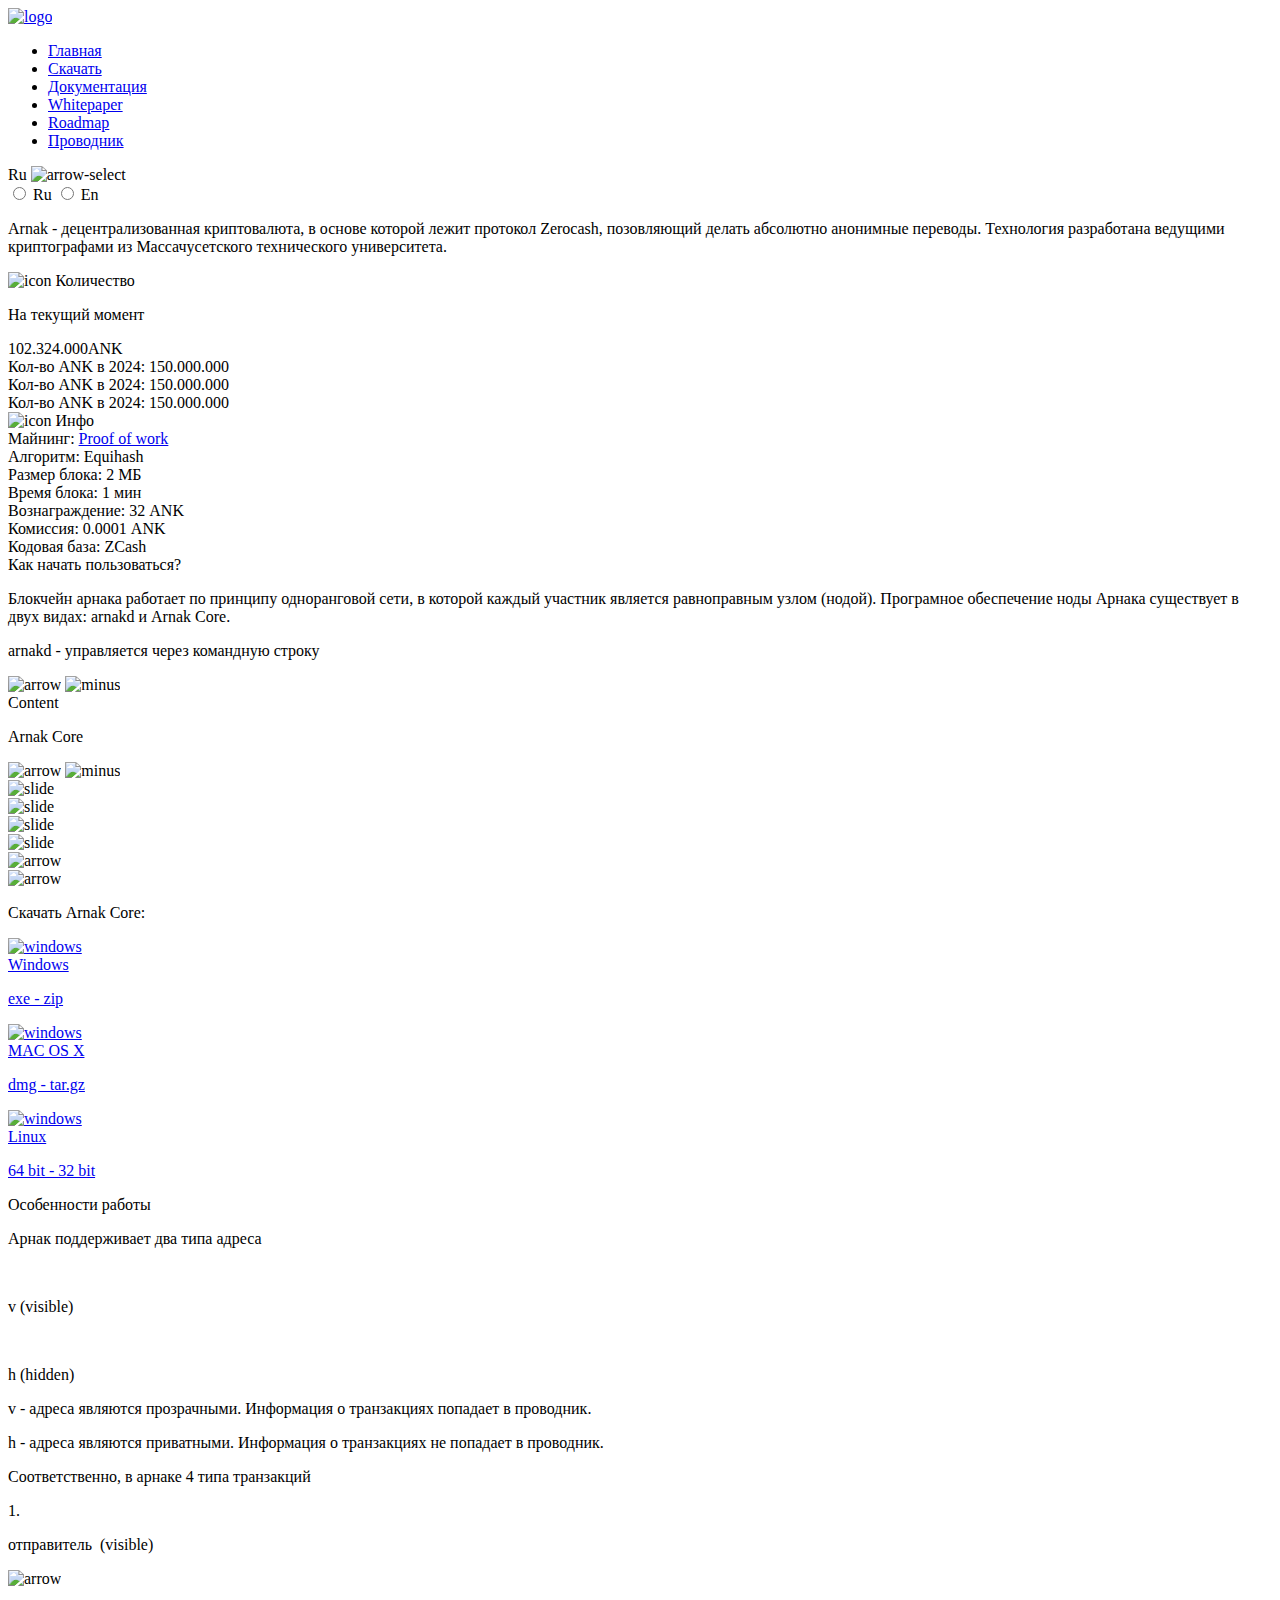
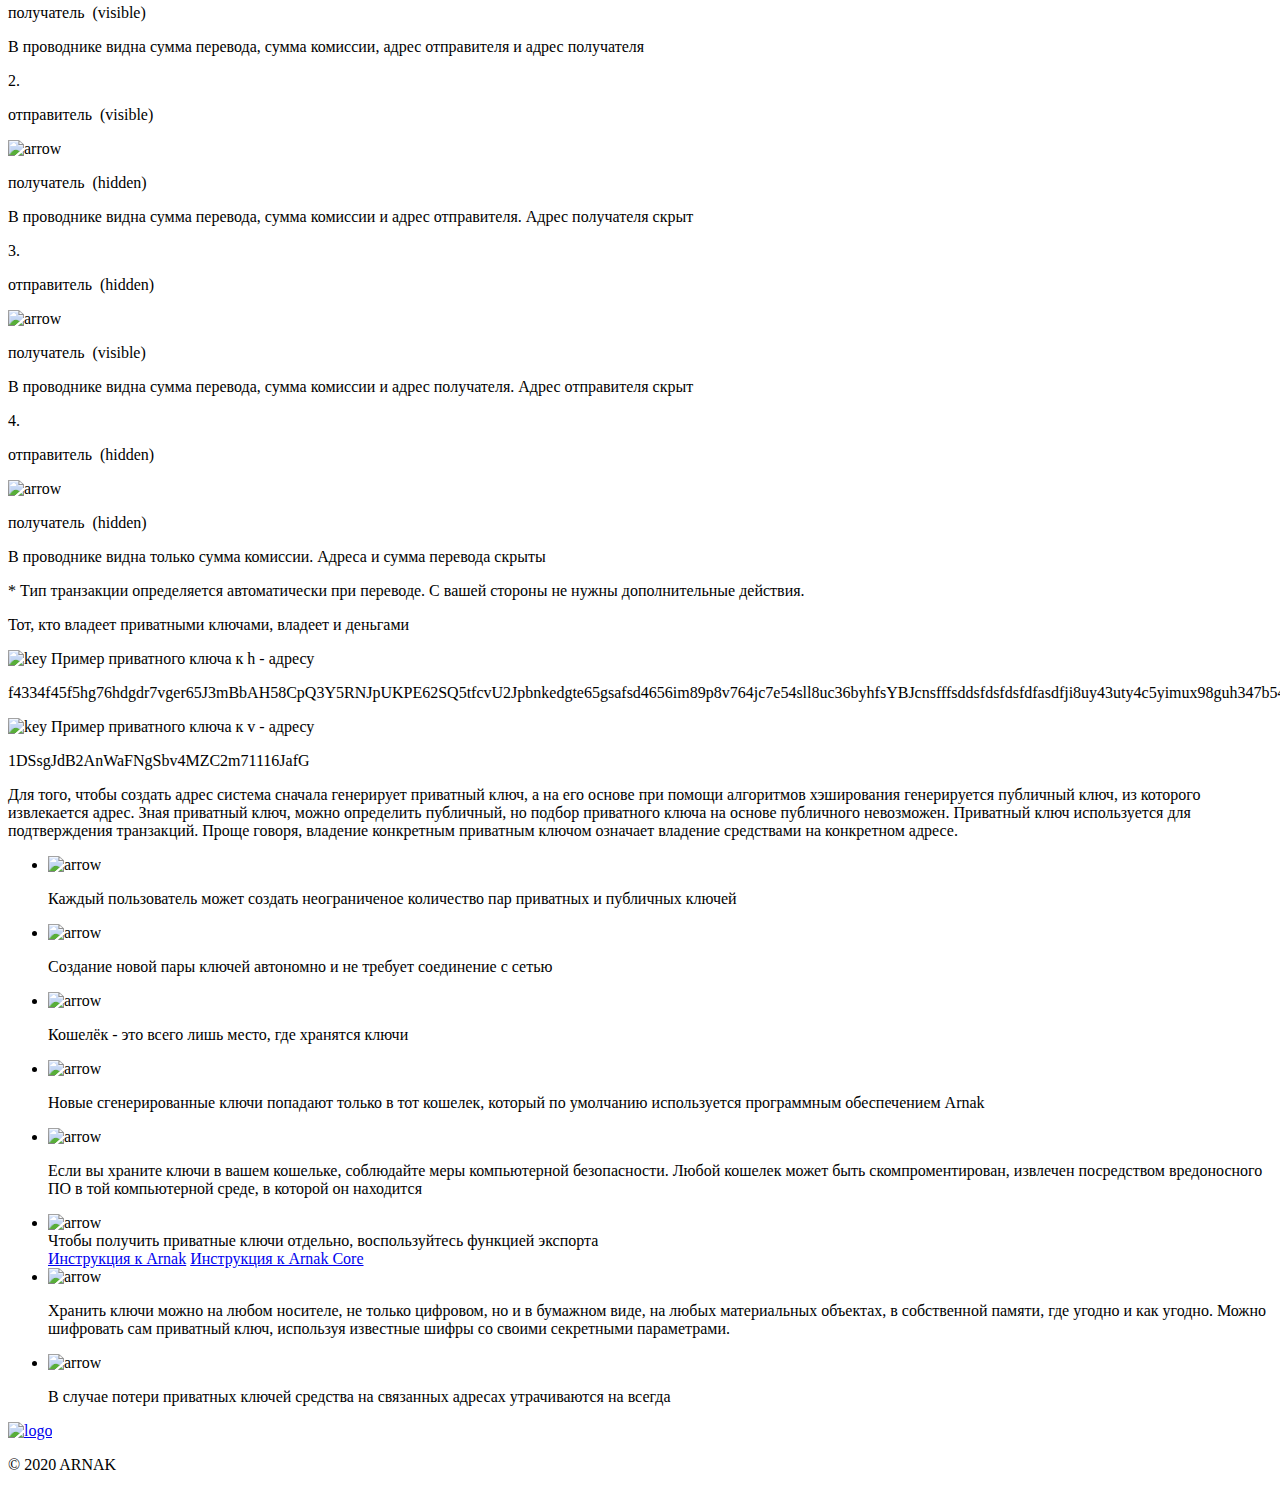
==== arnak/index.html @ 31f011c2 "change index arnak" ====
<!DOCTYPE html>
<html lang="en">
<head>
    <meta charset="UTF-8">
    <meta name="viewport" content="width=device-width, initial-scale=1.0">
    <title>Document</title>
    <link href="https://fonts.googleapis.com/css?family=Roboto:100,300,400,500,700,900&display=swap" rel="stylesheet">
    <link href="https://fonts.googleapis.com/css?family=Open+Sans:300,400,600,700,800&display=swap&subset=cyrillic" rel="stylesheet">
    <link rel="stylesheet" href="./fonts/inter.css">
    <link rel="stylesheet" href="css/main.css">
</head>
<body>
    <div class="wrapper">
        <header class="main-header">
            <div class="container">
                <a href="#">
                    <img src="img/roadmap/logo.svg" alt="logo">
                </a>
                <nav class="head-menu">
                    <ul class="nav-list">
                        <li>
                            <a href="#" class="active">Главная</a>
                        </li>
                        <li>
                            <a href="#">Скачать</a>
                        </li>
                        <li>
                            <a href="#">Документация</a>
                        </li>
                        <li>
                            <a href="#">Whitepaper</a>
                        </li>
                        <li>
                            <a href="#">Roadmap</a>
                        </li>
                        <li>
                            <a href="#">Проводник</a>
                        </li>
                    </ul>
                </nav>
                <div class="social-links">
                    <a href="#" class="icon tg"></a>
                    <a href="#" class="icon tw"></a>
                    <a href="#" class="icon gh"></a>
                    <a href="#" class="icon mail"></a>
                </div>
                <div id="select-lang">
                    <div class="select-value">
                        <span>Ru</span>
                        <img src="img/icons/arrow-lang.svg" alt="arrow-select">
                    </div>
                    <div class="select-body">
                        <label class="option">
                            <input type="radio" name="select-option" value="Ru">
                            <span class="text">Ru</span>
                        </label>
                        <label class="option">
                            <input type="radio" name="select-option" value="En">
                            <span class="text">En</span>
                        </label>
                    </div>
                </div>
            </div>
        </header>
    
        <main>
            <section class="section1">
                <div class="container">
                    <p class="sect1-descr">
                        <span>Arnak</span>
                        - децентрализованная криптовалюта,
                        в основе которой лежит протокол Zerocash,
                        позовляющий делать абсолютно анонимные переводы.
                        Технология разработана ведущими криптографами из Массачусетского
                        технического университета.
                    </p>
                    <div class="sect1-right">
                        <div class="sect1-item quantity-item">
                            <div class="item-head">
                                <img src="img/roadmap/surface1.svg" alt="icon">
                                <span class="item-title">Количество</span>
                            </div>
                            <div class="item-wrap">
                                <div class="item-middle">
                                    <p>На текущий момент</p>
                                    <div>
                                        <span>102.324.000</span><span class="ank">ANK</span>
                                    </div>
                                </div>
                                <div class="item-bottom">
                                    <div class="row">
                                        <span class="left">Кол-во ANK в 2024:</span>
                                        <span>150.000.000</span>
                                    </div>
                                    <div class="row">
                                        <span class="left">Кол-во ANK в 2024:</span>
                                        <span>150.000.000</span>
                                    </div>
                                    <div class="row">
                                        <span class="left">Кол-во ANK в 2024:</span>
                                        <span>150.000.000</span>
                                    </div>
                                </div>
                            </div>
                        </div>
                        <div class="sect1-item info-item">
                            <div class="item-head">
                                <img src="img/roadmap/info.svg" alt="icon">
                                <span class="item-title">Инфо</span>
                            </div>
                            <div class="item-wrap">
                                <div class="item-info-row">
                                    <span class="prop">Майнинг:</span>
                                    <a href="#" class="value">Proof of work</a>
                                </div>
                                <div class="item-info-row">
                                    <span class="prop">Алгоритм:</span>
                                    <span class="value">Equihash</span>
                                </div>
                                <div class="item-info-row">
                                    <span class="prop">Размер блока:</span>
                                    <span class="value">2 МБ</span>
                                </div>
                                <div class="item-info-row">
                                    <span class="prop">Время блока:</span>
                                    <span class="value">1 мин</span>
                                </div>
                                <div class="item-info-row">
                                    <span class="prop">Вознаграждение:</span>
                                    <span class="value">32 ANK</span>
                                </div>
                                <div class="item-info-row">
                                    <span class="prop">Комиссия:</span>
                                    <span class="value">0.0001 ANK</span>
                                </div>
                                <div class="item-info-row">
                                    <span class="prop">Кодовая база:</span>
                                    <span class="value">ZCash</span>
                                </div>
                            </div>
                        </div>
                    </div>
                </div>
            </section>
            <section class="section2">
                <div class="container">
                    <div class="content">
                        <div class="main-title">Как начать пользоваться?</div>
                        <p class="descr">
                            <span>Блокчейн арнака</span>
                            работает по принципу одноранговой сети,
                            в которой каждый участник является равноправным узлом (нодой).
                            Програмное обеспечение ноды Арнака существует в двух видах: arnakd и Arnak Core.
                        </p>
                        <div class="sect2-item">
                            <div class="item-head">
                                <p class="item-descr">arnakd - управляется через командную строку</p>
                                <img src="img/icons/arrow.svg" alt="arrow" class="arrow">
                                <img src="img/icons/minus.svg" alt="minus" class="minus">
                            </div>
                            <div class="content-block content-block1">
                                Content
                            </div>
                        </div>
                        <div class="sect2-item">
                            <div class="item-head">
                                <p class="item-descr">Arnak Core</p>
                                <img src="img/icons/arrow.svg" alt="arrow" class="arrow">
                                <img src="img/icons/minus.svg" alt="minus" class="minus">
                            </div>
                            <div class="content-block content-block2">
                                <div class="slider-wrap">
                                    <div class="core-slider">
                                        <div class="swiper-wrapper">
                                            <div class="swiper-slide slide">
                                                <img src="img/slide.jpg" alt="slide">
                                            </div>
                                            <div class="swiper-slide slide">
                                                <img src="img/slide.jpg" alt="slide">
                                            </div>
                                            <div class="swiper-slide slide">
                                                <img src="img/slide.jpg" alt="slide">
                                            </div>
                                            <div class="swiper-slide slide">
                                                <img src="img/slide.jpg" alt="slide">
                                            </div>
                                        </div>
                                    </div>
                                    <div class="next arrow">
                                        <img src="img/icons/arrow.svg" alt="arrow">
                                    </div>
                                    <div class="prev arrow">
                                        <img src="img/icons/arrow.svg" alt="arrow">
                                    </div>
                                </div>
                                <div class="download-wrap">
                                    <p class="down-title">Скачать Arnak Core:</p>
                                    <div class="down-OC">
                                        <a href="#" class="down-item">
                                            <img src="img/icons/win.svg" alt="windows">
                                            <div class="down-item-right">
                                                <span class="OC-name second-color">Windows</span>
                                                <p class="descr">exe - zip</p>
                                            </div>
                                        </a>
                                        <a href="#" class="down-item">
                                            <img src="img/icons/apple.svg" alt="windows">
                                            <div class="down-item-right">
                                                <span class="OC-name">MAC OS X</span>
                                                <p class="descr second-color">dmg - tar.gz</p>
                                            </div>
                                        </a>
                                        <a href="#" class="down-item">
                                            <img src="img/icons/linux.svg" alt="windows">
                                            <div class="down-item-right">
                                                <span class="OC-name">Linux</span>
                                                <p class="descr second-color">64 bit - 32 bit</p>
                                            </div>
                                        </a>
                                    </div>
                                </div>
                            </div>
                        </div>
                    </div>
                </div>
            </section>
            <section class="section3">
                <div class="container">
                    <div class="content">
                        <div class="main-title">Особенности работы</div>
                        <p class="descr">Арнак поддерживает два типа адреса</p>
                        <div class="visible-hidden">
                            <div class="vh-left">
                                <div class="vh-item visible">
                                    <img src="img/icons/eye.svg" alt="">
                                    <p class="text">v (visible)</p>
                                </div>
                                <div class="vh-item hidden">
                                    <img src="img/icons/lock.svg" alt="">
                                    <p class="text">h (hidden)</p>
                                </div>
                            </div>
                            <div class="vh-right">
                                <p class="vh-descr">
                                    <span class="visible">v</span>
                                    - адреса являются прозрачными. Информация о транзакциях попадает в проводник.
                                </p>
                                <p class="vh-descr">
                                    <span class="hidden">h</span>
                                    - адреса являются приватными. Информация о транзакциях не попадает в проводник.
                                </p>
                            </div>
                        </div>
                        <p class="descr">Соответственно, в арнаке 4 типа транзакций</p>
                        <div class="sect3-steps">
                            <div class="step">
                                <div class="step-head">
                                    <span class="num">1.</span>
                                    <div class="step-head-right">
                                        <p>
                                            отправитель
                                            <span class="visible">
                                                <img src="img/icons/eye.svg" alt="">
                                                (visible)
                                            </span>
                                        </p>
                                        <img src="img/icons/back-arrow.svg" alt="arrow" class="arrow">
                                        <p>
                                            получатель
                                            <span class="visible">
                                                <img src="img/icons/eye.svg" alt="">
                                                (visible)
                                            </span>
                                        </p>
                                    </div>
                                </div>
                                <p class="step-descr">
                                    В проводнике видна сумма перевода, сумма комиссии, адрес отправителя и адрес получателя
                                </p>
                            </div>
                            <div class="step">
                                <div class="step-head">
                                    <span class="num">2.</span>
                                    <div class="step-head-right">
                                        <p>
                                            отправитель
                                            <span class="visible">
                                                <img src="img/icons/eye.svg" alt="">
                                                (visible)
                                            </span>
                                        </p>
                                        <img src="img/icons/back-arrow.svg" alt="arrow" class="arrow">
                                        <p>
                                            получатель
                                            <span class="hidden">
                                                <img src="img/icons/lock.svg" alt="">
                                                (hidden)
                                            </span>
                                        </p>
                                    </div>
                                </div>
                                <p class="step-descr">
                                    В проводнике видна сумма перевода, сумма комиссии и адрес отправителя. Адрес получателя скрыт
                                </p>
                            </div>
                            <div class="step">
                                <div class="step-head">
                                    <span class="num">3.</span>
                                    <div class="step-head-right">
                                        <p>
                                            отправитель
                                            <span class="hidden">
                                                <img src="img/icons/lock.svg" alt="">
                                                (hidden)
                                            </span>
                                        </p>
                                        <img src="img/icons/back-arrow.svg" alt="arrow" class="arrow">
                                        <p>
                                            получатель
                                            <span class="visible">
                                                <img src="img/icons/eye.svg" alt="">
                                                (visible)
                                            </span>
                                        </p>
                                    </div>
                                </div>
                                <p class="step-descr">
                                    В проводнике видна сумма перевода, сумма комиссии и адрес получателя. Адрес отправителя скрыт
                                </p>
                            </div>
                            <div class="step">
                                <div class="step-head">
                                    <span class="num">4.</span>
                                    <div class="step-head-right">
                                        <p>
                                            отправитель
                                            <span class="hidden">
                                                <img src="img/icons/lock.svg" alt="">
                                                (hidden)
                                            </span>
                                        </p>
                                        <img src="img/icons/back-arrow.svg" alt="arrow" class="arrow">
                                        <p>
                                            получатель
                                            <span class="hidden">
                                                <img src="img/icons/lock.svg" alt="">
                                                (hidden)
                                            </span>
                                        </p>
                                    </div>
                                </div>
                                <p class="step-descr">
                                    В проводнике видна только сумма комиссии. Адреса и сумма перевода скрыты
                                </p>
                            </div>
                        </div>
                        <p class="sub-descr">
                            * Тип транзакции определяется автоматически при переводе. С вашей стороны не нужны дополнительные действия.
                        </p>
                    </div>
                </div>
            </section>
            <section class="section4">
                <div class="container">
                    <div class="content">
                        <div class="main-title">Тот, кто владеет приватными ключами, владеет и деньгами</div>
                        <div class="keys-wrap">
                            <div class="key-item">
                                <p class="key-descr">
                                    <img src="img/icons/key.svg" alt="key">
                                    <span>
                                        Пример приватного ключа к 
                                        <span class="red">h</span>
                                        - адресу
                                    </span>
                                </p>
                                <div class="key-value">
                                    <p>
                                        f4334f45f5hg76hdgdr7vger65J3mBbAH58CpQ3Y5RNJpUKPE62SQ5tfcvU2Jpbnkedgte65gsafsd4656im89p8v764jc7e54sll8uc36byhfsYBJcnsfffsddsfdsfdsfdfasdfji8uy43uty4c5yimux98guh347b54y58q4putx8,48tgehutkltryu7opn,8o7iu7krijfuyrue856efkmkojrki45uy854ug845jtg854jty845j8tj458t
                                    </p>
                                </div>
                            </div>
                            <div class="key-item">
                                <p class="key-descr">
                                    <img src="img/icons/key.svg" alt="key">
                                    <span>
                                        Пример приватного ключа к 
                                        <span class="green">v</span>
                                        - адресу
                                    </span>
                                </p>
                                <div class="key-value">
                                    <p>
                                        1DSsgJdB2AnWaFNgSbv4MZC2m71116JafG
                                    </p>
                                </div>
                            </div>
                        </div>
                        <p class="descr">
                            Для того, чтобы создать адрес система сначала генерирует приватный ключ, а на его основе при помощи алгоритмов хэширования генерируется публичный ключ, из которого извлекается адрес. Зная приватный ключ, можно определить публичный, но подбор приватного ключа на основе публичного <span class="bold">невозможен</span>. Приватный ключ используется для подтверждения транзакций. Проще говоря, владение конкретным приватным ключом означает владение средствами на конкретном адресе.
                        </p>
                        <ul class="list">
                            <li>
                                <img src="img/icons/arrow-exclude.svg" alt="arrow">
                                <p class="text">
                                    Каждый пользователь может создать неограниченое количество пар приватных и публичных ключей
                                </p>
                            </li>
                            <li>
                                <img src="img/icons/arrow-exclude.svg" alt="arrow">
                                <p class="text">
                                    Создание новой пары ключей автономно и не требует соединение с сетью
                                </p>
                            </li>
                            <li>
                                <img src="img/icons/arrow-exclude.svg" alt="arrow">
                                <p class="text">
                                    Кошелёк - это всего лишь место, где хранятся ключи
                                </p>
                            </li>
                            <li>
                                <img src="img/icons/arrow-exclude.svg" alt="arrow">
                                <p class="text">
                                    Новые сгенерированные ключи попадают только в тот кошелек, который по умолчанию используется программным обеспечением Arnak
                                </p>
                            </li>
                            <li>
                                <img src="img/icons/arrow-exclude.svg" alt="arrow">
                                <p class="text">
                                    Если вы храните ключи в вашем кошельке, соблюдайте меры компьютерной безопасности. Любой кошелек может быть скомпроментирован, извлечен посредством вредоносного ПО в той компьютерной среде, в которой он находится
                                </p>
                            </li>
                            <li>
                                <img src="img/icons/arrow-exclude.svg" alt="arrow">
                                <div class="text">
                                    Чтобы получить приватные ключи отдельно, воспользуйтесь функцией
                                    <span class="bold">экспорта</span>
                                    <div class="links">
                                        <a href="#">Инструкция к Arnak</a>
                                        <a href="#">Инструкция к Arnak Core</a>
                                    </div>
                                </div>
                            </li>
                            <li>
                                <img src="img/icons/arrow-exclude.svg" alt="arrow">
                                <p class="text">
                                    Хранить ключи можно на любом носителе, не только цифровом, но и в бумажном виде, на любых материальных объектах, в собственной памяти, где угодно и как угодно. Можно шифровать сам приватный ключ, используя известные шифры со своими секретными параметрами.
                                </p>
                            </li>
                            <li>
                                <img src="img/icons/arrow-exclude.svg" alt="arrow">
                                <p class="text">
                                    В случае потери приватных ключей средства на связанных адресах утрачиваются на всегда
                                </p>
                            </li>
                        </ul>
                    </div>
                </div>
            </section>
        </main>
    
        <footer class="main-footer">
            <div class="container">
                <a href="#" class="logo">
                    <img src="img/roadmap/logo.svg" alt="logo">
                </a>
                <p class="copy">© 2020 ARNAK</p>
                <div class="social-links">
                    <a href="#" class="tg"></a>
                    <a href="#" class="tw"></a>
                    <a href="#" class="rd"></a>
                    <a href="#" class="gh"></a>
                    <a href="#" class="mail"></a>
                </div>
            </div>
        </footer>
    </div>

    <script src="js/libs.js"></script>
    <script src="js/main.js"></script>
</body>
</html>
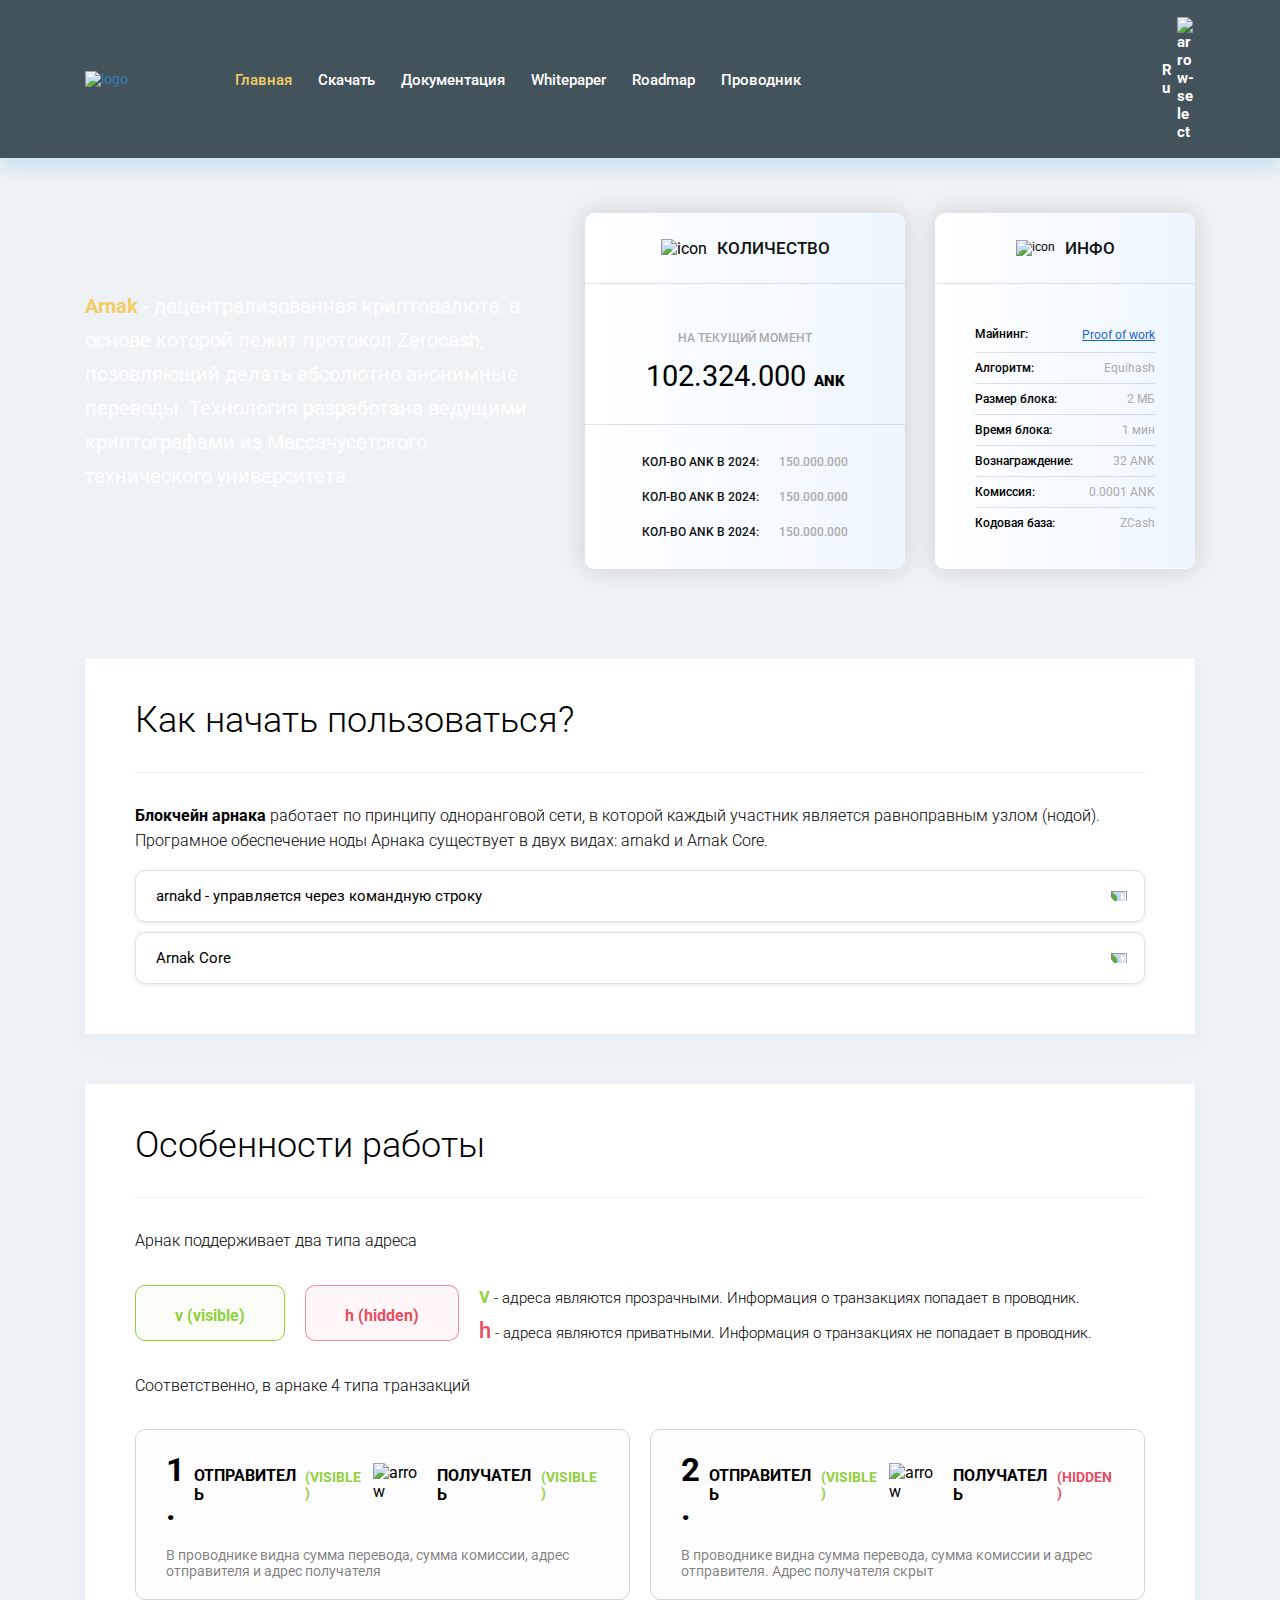
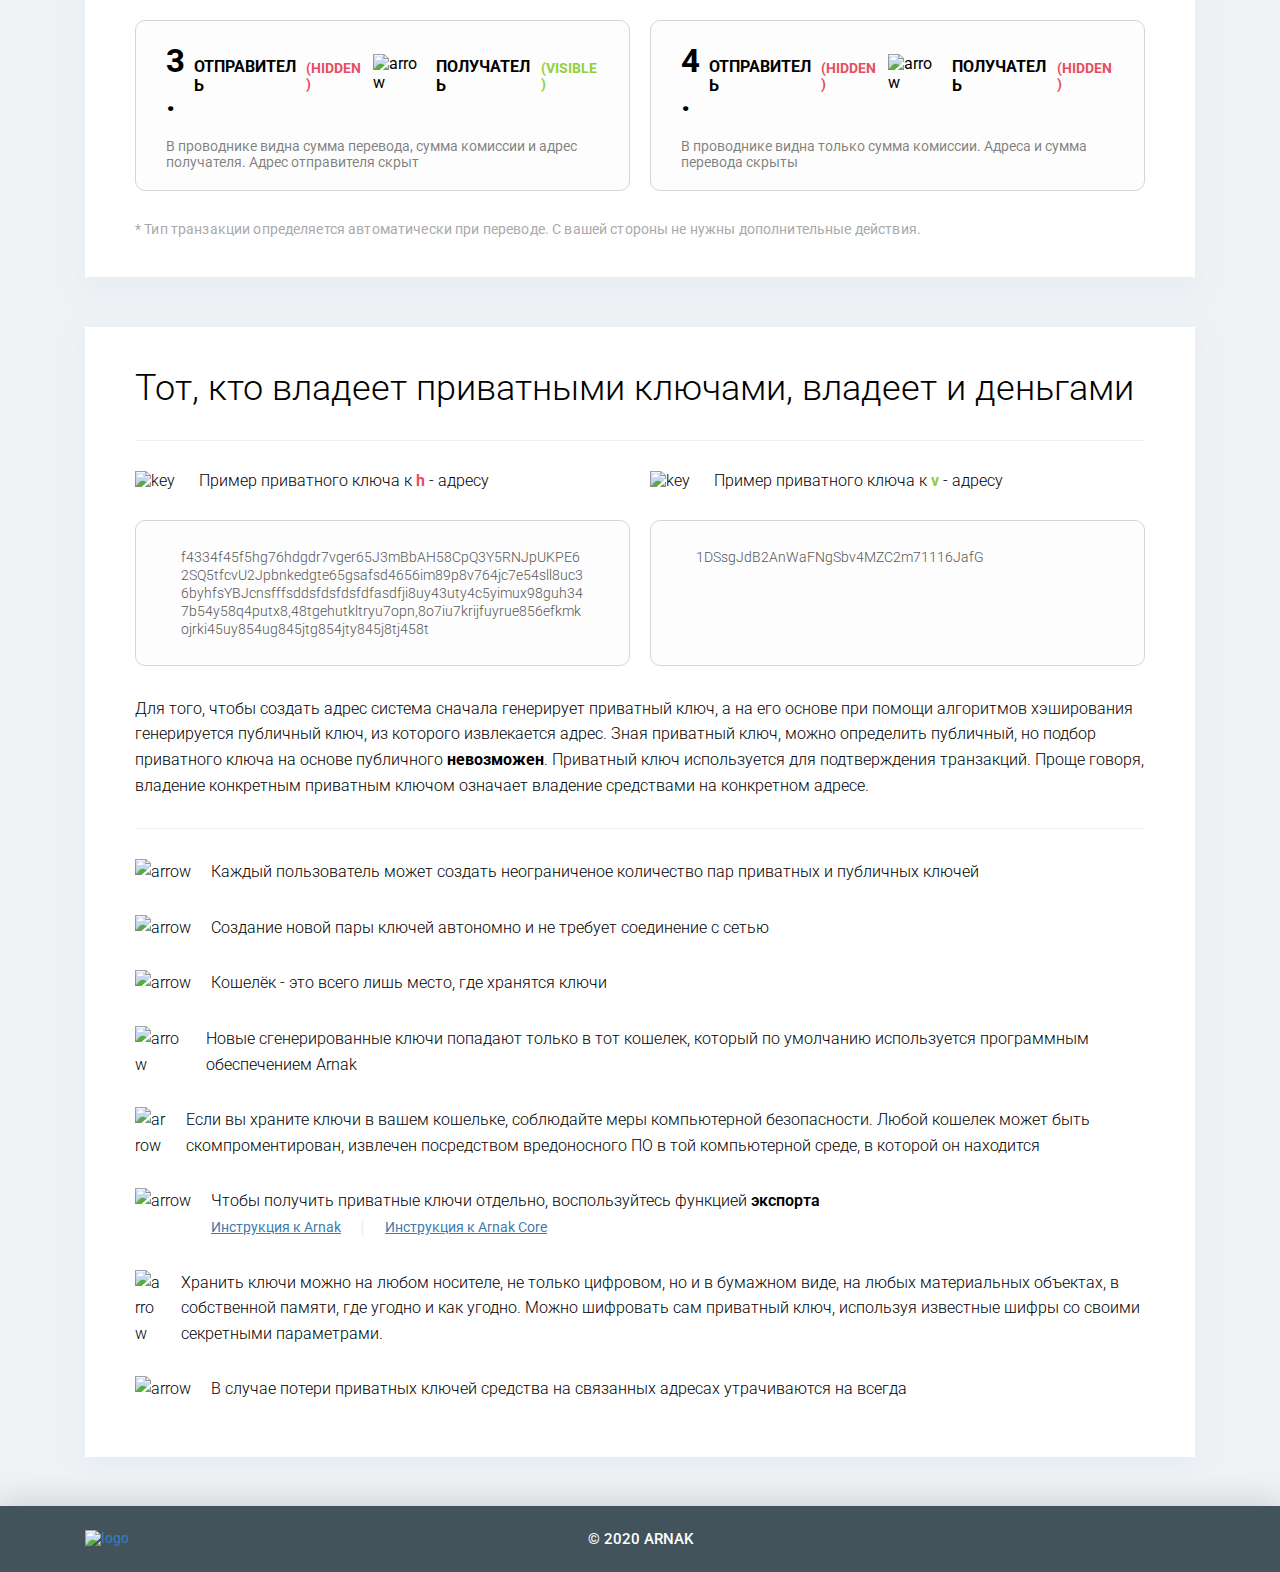
==== commit 37ab407d: "arnak change" ====
--- a/arnak/index.html
+++ b/arnak/index.html
@@ -10,7 +10,7 @@
     <link rel="stylesheet" href="css/main.css">
 </head>
 <body>
-    <div class="wrapper">
+    <div class="wrapper main-wrap">
         <header class="main-header">
             <div class="container">
                 <a href="#">
--- a/arnak/css/main.css
+++ b/arnak/css/main.css
@@ -0,0 +1,2855 @@
+/**** HEADER ****/
+header.header {
+  background: #3E7BAE;
+  color: #ffffff;
+  padding: 13px;
+}
+
+header.header .container {
+  display: flex;
+  justify-content: space-between;
+  align-items: center;
+  flex-wrap: wrap;
+}
+
+header.header ul.menu__list {
+  display: flex;
+  flex-wrap: wrap;
+  list-style: none;
+  margin: 0;
+}
+
+header.header ul.menu__list a.active-link {
+  color: white;
+}
+
+header.header ul.menu__list a {
+  display: inline-block;
+  text-decoration: none;
+  padding: 0 20px;
+  font-weight: 900;
+  line-height: 19px;
+  font-size: 16px;
+  color: rgba(255, 255, 255, 0.5);
+}
+
+header.header a.logo {
+  line-height: 0;
+}
+
+header.header div.search {
+  width: 600px;
+  position: relative;
+  display: flex;
+}
+
+header.header input.search__input {
+  width: 90%;
+  border: none;
+  font-size: 14px;
+  padding: 5px 0 5px 20px;
+  border-radius: 3px 0 0 3px;
+  background: #EFF2F5;
+  font-family: "Inter", sans-serif;
+}
+
+header.header input.search__input.placeholder {
+  font-family: "Inter", sans-serif;
+  color: 0, 0, 0, 0.4;
+}
+
+header.header input.search__input:-moz-placeholder {
+  font-family: "Inter", sans-serif;
+  color: 0, 0, 0, 0.4;
+}
+
+header.header input.search__input::-moz-placeholder {
+  font-family: "Inter", sans-serif;
+  color: 0, 0, 0, 0.4;
+}
+
+header.header input.search__input::-webkit-input-placeholder {
+  font-family: "Inter", sans-serif;
+  color: 0, 0, 0, 0.4;
+}
+
+header.header button.search__button {
+  border: none;
+  border-radius: 3px;
+  width: 53px;
+  height: 34px;
+  padding: 5px 0;
+  background: #ECB62B;
+  position: relative;
+  outline: none;
+  margin-left: -5px;
+  cursor: pointer;
+}
+
+header.header button.search__button img {
+  position: absolute;
+  left: 50%;
+  top: 50%;
+  transform: translate(-50%, -50%);
+}
+
+header.header #select-lang {
+  position: relative;
+  font-size: 15px;
+  font-weight: 18px;
+  color: #fff;
+  width: 33px;
+}
+
+header.header #select-lang .select-value {
+  display: flex;
+  justify-content: space-between;
+  align-items: center;
+  cursor: pointer;
+  font-weight: 700;
+}
+
+header.header #select-lang .select-value img {
+  margin-left: 5px;
+}
+
+header.header #select-lang .select-body {
+  position: absolute;
+  left: 0;
+  top: 120%;
+  width: 100%;
+  display: flex;
+  flex-direction: column;
+  justify-content: center;
+  align-items: center;
+  border: 1px solid #fff;
+  border-radius: 0px 0px 3px 3px;
+  background: #3E7BAE;
+  pointer-events: none;
+  opacity: 0;
+}
+
+header.header #select-lang .select-body .option {
+  padding: 5px;
+  cursor: pointer;
+}
+
+header.header #select-lang .select-body input {
+  display: none;
+}
+
+header.header #select-lang.open .select-body {
+  pointer-events: auto;
+  opacity: 1;
+}
+
+/**** HEADER END ****/
+body,
+html {
+  margin: 0;
+  padding: 0;
+  font-family: "Roboto", sans-serif;
+  background: #EFF2F5;
+  height: 100%;
+}
+
+body *,
+html * {
+  box-sizing: border-box;
+  word-break: break-word;
+}
+
+body *::after,
+html *::after {
+  box-sizing: border-box;
+}
+
+body *::before,
+html *::before {
+  box-sizing: border-box;
+}
+
+.wrapper {
+  position: relative;
+  min-height: 100%;
+  padding-bottom: 59px;
+}
+
+.wrapper.main-wrap {
+  padding-bottom: 80px;
+}
+
+a {
+  text-decoration: none;
+  color: #337AB7;
+  font-size: 14px;
+  line-height: 17px;
+  word-wrap: break-word;
+}
+
+/*** Universal ***/
+.container {
+  max-width: 1140px;
+  margin: 0 auto;
+  padding: 0 15px;
+}
+
+.title {
+  font-family: "Open Sans", sans-serif;
+  font-size: 36px;
+  font-weight: 600;
+  line-height: 49px;
+  color: #3E7BAE;
+  margin: 0;
+}
+
+span.id {
+  color: #3E7BAE;
+  font-weight: 500;
+  font-size: 14px;
+  line-height: 17px;
+}
+
+div.flex-box {
+  display: flex;
+  justify-content: space-between;
+}
+
+div.content-block {
+  background: #fff;
+}
+
+div.status {
+  display: inline-block;
+  padding: 4px 10px;
+  border-radius: 3px;
+  color: #ffffff;
+  font-size: 13px;
+  line-height: 16px;
+  text-align: center;
+  font-weight: 500;
+  font-family: "Roboto", sans-serif;
+  width: 103px;
+}
+
+div.status.confirm {
+  background: #62B370;
+}
+
+div.status.unconfirm {
+  background: #DC4747;
+}
+
+div.u-item {
+  display: flex;
+  align-items: center;
+  justify-content: space-between;
+  padding: 19px 25px 19px 15px;
+  background: #ffffff;
+  font-size: 14px;
+  line-height: 17px;
+  margin-bottom: 3px;
+  color: rgba(53, 63, 80, 0.9);
+  font-family: "Inter", sans-serif;
+}
+
+div.u-item div.left {
+  text-align: right;
+  color: rgba(53, 63, 80, 0.8);
+  font-weight: 600;
+  font-size: 14px;
+  line-height: 17px;
+}
+
+div.u-item div.right {
+  text-align: left;
+}
+
+div.u-item a {
+  color: rgba(53, 63, 80, 0.9);
+  font-family: "Inter", sans-serif;
+}
+
+div.u-item a:hover {
+  text-decoration: underline;
+}
+
+div.u-item .ta-center {
+  text-align: center;
+}
+
+div.u-list-head {
+  display: flex;
+  align-items: center;
+  justify-content: space-between;
+  background: #ffffff;
+  font-family: "Inter", sans-serif;
+  padding: 19px 25px 19px 15px;
+  font-size: 14px;
+  line-height: 17px;
+  font-weight: 600;
+  color: rgba(53, 63, 80, 0.9);
+  margin-bottom: 3px;
+  box-shadow: 0px 10px 20px rgba(199, 225, 240, 0.25);
+}
+
+.w7 {
+  width: 7%;
+}
+
+.w11 {
+  width: 11%;
+}
+
+.w10 {
+  width: 10%;
+}
+
+.w13 {
+  width: 13%;
+}
+
+.w15 {
+  width: 15%;
+}
+
+.w20 {
+  width: 20%;
+}
+
+.w30 {
+  width: 30%;
+}
+
+.w40 {
+  width: 40%;
+}
+
+.w50 {
+  width: 50%;
+}
+
+.w55 {
+  width: 55%;
+}
+
+.w60 {
+  width: 60%;
+}
+
+.w80 {
+  width: 80%;
+}
+
+.w83 {
+  width: 83%;
+}
+
+.w82 {
+  width: 82%;
+}
+
+.w85 {
+  width: 85%;
+}
+
+.color-main {
+  color: #3E7BAE;
+}
+
+.sub-navigation {
+  padding: 50px 0;
+}
+
+@media screen and (max-width: 1040px) {
+  .sub-navigation div.flex-box {
+    flex-wrap: wrap;
+  }
+}
+
+.u-nav-item {
+  display: inline-block;
+  display: flex;
+  flex-direction: column;
+  justify-content: center;
+  font-family: "Inter", sans-serif;
+  font-size: 16px;
+  font-weight: 500;
+  width: 19.3%;
+  text-align: center;
+  background: #fff;
+  box-shadow: 0px 10px 20px rgba(199, 225, 240, 0.25);
+}
+
+@media screen and (max-width: 1040px) {
+  .u-nav-item {
+    width: 49%;
+    margin-top: 15px;
+  }
+}
+
+.u-nav-item.active span.nav-item-title {
+  background: #ECB62B;
+}
+
+.u-nav-item span {
+  display: block;
+  padding: 25px 15px;
+}
+
+.u-nav-item span.nav-item-title {
+  font-size: 16px;
+  line-height: 22px;
+  font-weight: 500;
+  color: #ffffff;
+  text-align: center;
+  background: #3E7BAE;
+}
+
+.u-nav-item span.nav-item-value {
+  font-size: 16px;
+  font-weight: 500;
+  line-height: 22px;
+  color: #337AB7;
+}
+
+div.u-nav-pages {
+  background: #fff;
+  color: #3E7BAE;
+  display: flex;
+  justify-content: center;
+  align-items: center;
+  margin-top: 22px;
+  box-shadow: 0px 10px 20px rgba(199, 225, 240, 0.25);
+}
+
+div.u-nav-pages ul.pages-list {
+  list-style: none;
+  display: flex;
+  padding: 0 15px;
+}
+
+div.u-nav-pages a {
+  display: inline-block;
+  font-size: 14px;
+  line-height: 20px;
+  padding: 0 25px;
+  color: #1E88E5;
+  font-family: "Inter", sans-serif;
+  padding: 0 15px;
+}
+
+div.u-nav-pages a.active-page {
+  color: rgba(0, 0, 0, 0.87);
+  font-weight: 700;
+  font-size: 16px;
+}
+
+div.u-nav-pages img.arrow {
+  max-width: 15px;
+  cursor: pointer;
+  margin: 0 15px;
+}
+
+/*** Universal End ***/
+/***** PAGE ADDRESS DETAILS *****/
+/**** Address Details ****/
+section.address-details {
+  padding-top: 45px;
+}
+
+section.address-details .title {
+  margin-bottom: 35px;
+}
+
+section.address-details div.content-block {
+  display: flex;
+  box-shadow: 0px 10px 20px rgba(199, 225, 240, 0.25);
+}
+
+@media screen and (max-width: 820px) {
+  section.address-details div.content-block {
+    flex-direction: column;
+    justify-content: center;
+    align-items: center;
+  }
+}
+
+section.address-details div.left {
+  width: 60%;
+}
+
+@media screen and (max-width: 820px) {
+  section.address-details div.left {
+    width: 100%;
+  }
+}
+
+section.address-details div.address-row {
+  display: flex;
+  justify-content: space-between;
+  align-items: center;
+  border-bottom: 2px solid #EFF2F5;
+  font-family: "Inter", sans-serif;
+}
+
+section.address-details div.address-row:last-child {
+  border: none;
+}
+
+@media screen and (max-width: 450px) {
+  section.address-details div.address-row {
+    flex-direction: column;
+    align-items: center;
+    justify-content: center;
+    padding: 0 15px;
+  }
+  section.address-details div.address-row a {
+    font-size: 13px;
+  }
+}
+
+section.address-details div.address-row div.row-title {
+  color: rgba(53, 63, 80, 0.8);
+  font-size: 14px;
+  line-height: 17px;
+  font-weight: 600;
+  width: 20%;
+  text-align: right;
+  padding: 17px 20px;
+}
+
+@media screen and (max-width: 962px) {
+  section.address-details div.address-row div.row-title {
+    width: 30%;
+    text-align: left;
+  }
+}
+
+@media screen and (max-width: 450px) {
+  section.address-details div.address-row div.row-title {
+    width: auto;
+    padding: 10px 10px 0 10px;
+  }
+}
+
+section.address-details div.address-row div.row-descr {
+  width: 76%;
+  padding: 17px 20px 17px 10px;
+  font-size: 14px;
+  line-height: 17px;
+  color: #353F50;
+  word-wrap: break-word;
+}
+
+@media screen and (max-width: 820px) {
+  section.address-details div.address-row div.row-descr {
+    text-align: right;
+  }
+}
+
+@media screen and (max-width: 450px) {
+  section.address-details div.address-row div.row-descr {
+    width: auto;
+    padding: 10px;
+  }
+}
+
+section.address-details div.address-row a {
+  font-weight: 500;
+  font-family: "Inter", sans-serif;
+}
+
+section.address-details div.address-row a:hover {
+  text-decoration: underline;
+}
+
+section.address-details div.right {
+  text-align: center;
+  display: flex;
+  flex-direction: column;
+  justify-content: center;
+  align-items: center;
+  border-left: 2px solid #EFF2F5;
+  padding: 44px 84px;
+  width: 40%;
+}
+
+@media screen and (max-width: 820px) {
+  section.address-details div.right {
+    border: none;
+    width: 100%;
+    padding: 40px 20px;
+  }
+}
+
+section.address-details img.QR-code {
+  max-width: 196px;
+}
+
+section.address-details a.QR-btn {
+  margin-top: 20px;
+  font-size: 14px;
+  line-height: 19px;
+  font-weight: 700;
+  color: #ffffff;
+  background: #ECB62B;
+  padding: 10px;
+  min-width: 103px;
+  border-radius: 3px;
+  font-family: "Open Sans", sans-serif;
+}
+
+/**** Address Details End ****/
+/**** Transactions ****/
+section.transactions {
+  padding: 60px 0 50px 0;
+}
+
+section.transactions div.transactions-head {
+  display: flex;
+  flex-wrap: wrap;
+  align-items: center;
+  margin-bottom: 40px;
+}
+
+@media screen and (max-width: 580px) {
+  section.transactions div.transactions-head {
+    flex-direction: column;
+    align-items: flex-start;
+    margin-bottom: 20px;
+  }
+}
+
+section.transactions div.transactions-head h2.title {
+  margin-right: 48px;
+}
+
+section.transactions div.checks-wrap {
+  display: flex;
+}
+
+@media screen and (max-width: 580px) {
+  section.transactions div.checks-wrap {
+    margin-top: 10px;
+  }
+}
+
+section.transactions label.check {
+  position: relative;
+  display: flex;
+  align-items: center;
+  font-family: "Inter", sans-serif;
+  margin-right: 20px;
+  border: 1px solid #4491DD;
+  border-radius: 3px;
+  padding: 9px 11px;
+  cursor: pointer;
+  color: rgba(0, 0, 0, 0.87);
+  font-size: 16px;
+  line-height: 24px;
+}
+
+section.transactions label.check div.custom-check {
+  width: 18px;
+  height: 18px;
+  border: 2px solid #9E9E9E;
+  border-radius: 2px;
+  margin-right: 15px;
+  position: relative;
+}
+
+section.transactions label.check img {
+  opacity: 0;
+  width: 100%;
+  position: absolute;
+  top: 50%;
+  left: 50%;
+  transform: translate(-45%, -50%);
+}
+
+section.transactions label.check input {
+  position: absolute;
+  z-index: -1;
+}
+
+section.transactions label.check input:checked ~ div.custom-check {
+  background: #DC4747;
+  border-color: #DC4747;
+}
+
+section.transactions label.check input:checked ~ div.custom-check img {
+  opacity: 1;
+}
+
+@media screen and (max-width: 1080px) {
+  section.transactions div.transactions-list {
+    display: flex;
+    justify-content: space-around;
+    flex-wrap: wrap;
+  }
+  section.transactions div.transactions-list div {
+    width: 100%;
+    margin-top: 10px;
+  }
+}
+
+section.transactions div.transactions-list div.u-item {
+  padding: 19px 25px 19px 0px;
+  box-shadow: 0px 10px 20px rgba(199, 225, 240, 0.25);
+  margin-bottom: 4px;
+}
+
+@media screen and (max-width: 1080px) {
+  section.transactions div.transactions-list div.u-item {
+    flex-direction: column;
+    width: 48%;
+    padding: 15px;
+  }
+  section.transactions div.transactions-list div.u-item .id {
+    word-wrap: break-word;
+  }
+}
+
+@media screen and (max-width: 768px) {
+  section.transactions div.transactions-list div.u-item {
+    width: 100%;
+  }
+}
+
+section.transactions div.show-more {
+  padding: 27px 15px;
+  width: 100%;
+  font-family: "Inter", sans-serif;
+  text-align: center;
+  cursor: pointer;
+  color: #2A6BAC;
+  font-size: 14px;
+  line-height: 17px;
+  font-weight: 500;
+  background: #ffffff;
+  box-shadow: 0px 10px 20px rgba(199, 225, 240, 0.25);
+}
+
+/**** Transactions End ****/
+/***** PAGE ADDRESS DETAILS END *****/
+/***** PAGE BLOCKS AND TRANSACTIONS *****/
+section.transactions-list {
+  padding-bottom: 50px;
+}
+
+section.transactions-list .u-item {
+  box-shadow: 0px 10px 20px rgba(199, 225, 240, 0.25);
+}
+
+section.transactions-list .u-item a {
+  font-weight: 500;
+  color: #3E7BAE;
+}
+
+section.transactions-list .u-item a.unknown {
+  color: rgba(53, 63, 80, 0.9);
+}
+
+/***** PAGE BLOCKS AND TRANSACTIONS END *****/
+/***** PAGE TRANSACTION_DETAILS *****/
+section.transaction-details {
+  padding: 50px 0 30px 0;
+}
+
+section.transaction-details h2.title {
+  margin-bottom: 50px;
+  line-height: 22px;
+}
+
+@media screen and (max-width: 420px) {
+  section.transaction-details h2.title {
+    font-size: 30px;
+  }
+}
+
+section.transaction-details div.content {
+  box-shadow: 0px 10px 20px rgba(199, 225, 240, 0.25);
+}
+
+section.transaction-details div.u-item {
+  margin: 0;
+  border-bottom: 2px solid #EFF2F5;
+  padding: 17px 25px 17px 15px;
+}
+
+@media screen and (max-width: 840px) {
+  section.transaction-details div.u-item {
+    justify-content: space-between;
+    padding: 19px 15px;
+  }
+  section.transaction-details div.u-item div.left {
+    width: auto;
+  }
+  section.transaction-details div.u-item div.right {
+    width: auto;
+  }
+}
+
+@media screen and (max-width: 420px) {
+  section.transaction-details div.u-item {
+    flex-direction: column;
+  }
+  section.transaction-details div.u-item div.left {
+    margin-bottom: 15px;
+  }
+}
+
+section.transaction-details div.u-item .status {
+  line-height: 11px;
+}
+
+section.transaction-details div.u-item .left {
+  width: 10.5%;
+}
+
+section.transaction-details div.u-item .right {
+  width: 84%;
+}
+
+section.transaction-details a {
+  color: #337ab7;
+  font-weight: 500;
+  font-size: 14px;
+  line-height: 17px;
+}
+
+section.inputs-outputs {
+  padding: 35px 0 50px 0;
+  box-shadow: 0px 10px 20px rgba(199, 225, 240, 0.25);
+}
+
+section.inputs-outputs a:hover {
+  text-decoration: underline;
+}
+
+section.inputs-outputs div.column {
+  width: 50%;
+}
+
+section.inputs-outputs div.flex-box {
+  flex-wrap: wrap;
+  background: #fff;
+  box-shadow: 0px 10px 20px rgba(199, 225, 240, 0.25);
+}
+
+@media screen and (max-width: 768px) {
+  section.inputs-outputs div.flex-box {
+    background: rgba(0, 0, 0, 0);
+  }
+}
+
+section.inputs-outputs div.io-item {
+  background: #ffffff;
+  display: flex;
+  align-items: center;
+  font-family: "Inter", sans-serif;
+  padding: 19px 5px 19px 30px;
+  color: rgba(53, 63, 80, 0.9);
+  font-size: 14px;
+  line-height: 17px;
+  font-weight: 500;
+  border-bottom: 3px solid #EFF2F5;
+  width: 100%;
+}
+
+section.inputs-outputs div.io-item * {
+  word-break: break-word;
+}
+
+section.inputs-outputs div.io-item.io-title {
+  color: rgba(53, 63, 80, 0.8);
+  font-size: 14px;
+  line-height: 17px;
+  font-weight: 600;
+  text-align: center;
+  display: flex;
+  justify-content: center;
+  padding: 15px;
+}
+
+@media screen and (max-width: 920px) {
+  section.inputs-outputs div.io-item {
+    flex-direction: column;
+    justify-content: center;
+    padding: 25px 15px;
+  }
+  section.inputs-outputs div.io-item div {
+    width: auto;
+    margin-bottom: 15px;
+  }
+  section.inputs-outputs div.io-item div:last-child {
+    margin-bottom: 0;
+  }
+}
+
+section.inputs-outputs div.io-item .num {
+  font-weight: 600;
+}
+
+section.inputs-outputs div.io-item .ta-right {
+  text-align: right;
+}
+
+@media screen and (max-width: 768px) {
+  section.inputs-outputs div.right-column {
+    margin-top: 20px;
+  }
+}
+
+section.inputs-outputs div.right-column div.io-item {
+  border-left: 3px solid #EFF2F5;
+}
+
+section.inputs-outputs div.right-column div.io-item:last-child {
+  border-bottom: none;
+}
+
+@media screen and (max-width: 768px) {
+  section.inputs-outputs div.right-column,
+  section.inputs-outputs div.left-column {
+    width: 100%;
+  }
+}
+
+/***** PAGE TRANSACTION_DETAILS END *****/
+/***** PAGE BLOCK *****/
+section.block-top {
+  padding: 50px 0;
+}
+
+section.block-top div.content {
+  box-shadow: 0px 10px 20px rgba(199, 225, 240, 0.25);
+}
+
+section.block-top h2.title {
+  margin-bottom: 50px;
+}
+
+section.block-top div.u-item {
+  margin: 0;
+  border-bottom: 2px solid #EFF2F5;
+  padding: 17px 25px 17px 15px;
+  font-size: 14px;
+  line-height: 17px;
+  color: #353F50;
+}
+
+@media screen and (max-width: 840px) {
+  section.block-top div.u-item {
+    justify-content: space-between;
+    padding: 19px 15px;
+  }
+  section.block-top div.u-item div.left {
+    width: auto;
+  }
+  section.block-top div.u-item div.right {
+    width: auto;
+  }
+}
+
+@media screen and (max-width: 420px) {
+  section.block-top div.u-item {
+    flex-direction: column;
+  }
+  section.block-top div.u-item div.left {
+    margin-bottom: 15px;
+  }
+}
+
+section.block-top div.u-item .left {
+  width: 10.5%;
+  color: rgba(53, 63, 80, 0.8);
+}
+
+section.block-top div.u-item .right {
+  width: 84%;
+}
+
+section.block-top div.u-item a {
+  color: #3E7BAE;
+  font-weight: 500;
+}
+
+section.block-top div.u-item span.main-color {
+  color: #3E7BAE;
+}
+
+section.transactions-comments {
+  padding-bottom: 50px;
+}
+
+section.transactions-comments div.checks-wrap {
+  display: flex;
+  margin-bottom: 50px;
+}
+
+section.transactions-comments label.check {
+  display: flex;
+  align-items: center;
+  margin-right: 70px;
+  cursor: pointer;
+  min-width: 263px;
+}
+
+section.transactions-comments label.check input {
+  display: none;
+}
+
+section.transactions-comments label.check span.check-text {
+  display: inline-block;
+  color: #353F50;
+  font-weight: 300;
+  font-size: 36px;
+  line-height: 22px;
+  font-family: "Open Sans", sans-serif;
+  margin-left: 20px;
+}
+
+section.transactions-comments label.check div.custom-check {
+  position: relative;
+  width: 20px;
+  height: 20px;
+  border: 2px solid #353F50;
+  border-radius: 100%;
+}
+
+section.transactions-comments label.check div.custom-check:before {
+  content: "";
+  width: 10px;
+  height: 10px;
+  background: #3E7BAE;
+  border-radius: 100%;
+  position: absolute;
+  left: 50%;
+  top: 50%;
+  transform: translate(-50%, -50%);
+  opacity: 0;
+}
+
+section.transactions-comments label.check input:checked ~ div.custom-check {
+  border-color: #3E7BAE;
+}
+
+section.transactions-comments label.check input:checked ~ div.custom-check:before {
+  opacity: 1;
+}
+
+section.transactions-comments label.check input:checked ~ span.check-text {
+  color: #3E7BAE;
+  font-weight: 600;
+}
+
+section.transactions-comments div.transaction-item {
+  background: #fff;
+  color: rgba(53, 63, 80, 0.9);
+  font-weight: 500;
+  font-size: 14px;
+  line-height: 17px;
+  font-family: "Inter", sans-serif;
+  margin-bottom: 30px;
+  box-shadow: 0px 10px 20px rgba(199, 225, 240, 0.25);
+}
+
+section.transactions-comments div.transaction-item:last-child {
+  margin-bottom: 0;
+}
+
+section.transactions-comments div.transaction-item a:hover {
+  text-decoration: underline;
+}
+
+section.transactions-comments div.trans-item-head {
+  display: flex;
+  justify-content: space-between;
+  padding: 14px 20px;
+  border-bottom: 3px solid #EFF2F5;
+}
+
+section.transactions-comments div.trans-item-head a {
+  color: rgba(53, 63, 80, 0.9);
+}
+
+section.transactions-comments div.trans-item-bottom {
+  display: flex;
+}
+
+section.transactions-comments div.trans-item-bottom.border-none div.left-item,
+section.transactions-comments div.trans-item-bottom.border-none div.right-item {
+  border: none;
+}
+
+section.transactions-comments div.trans-item-bottom.items-center div.left,
+section.transactions-comments div.trans-item-bottom.items-center div.right {
+  justify-content: center;
+}
+
+section.transactions-comments div.middle {
+  border-right: 3px solid #EFF2F5;
+  border-left: 3px solid #EFF2F5;
+}
+
+section.transactions-comments div.left,
+section.transactions-comments div.right {
+  width: 46.5%;
+  display: flex;
+  flex-direction: column;
+  flex-wrap: wrap;
+}
+
+section.transactions-comments div.left.border-none div.right-item:last-child,
+section.transactions-comments div.left.border-none div.left-item:last-child,
+section.transactions-comments div.right.border-none div.right-item:last-child,
+section.transactions-comments div.right.border-none div.left-item:last-child {
+  border: none;
+}
+
+section.transactions-comments div.left-item,
+section.transactions-comments div.right-item {
+  width: 100%;
+  padding: 19px 20px;
+  display: flex;
+  align-items: center;
+  justify-content: space-between;
+  border-bottom: 3px solid #EFF2F5;
+}
+
+section.transactions-comments div.middle {
+  display: flex;
+  flex-direction: column;
+  justify-content: center;
+  align-items: center;
+  width: 7%;
+}
+
+section.transactions-comments div.block-btn {
+  background: #ECB62B;
+  color: #fff;
+  font-weight: 600;
+  border-radius: 3px;
+  padding: 8px 11px;
+}
+
+section.transactions-comments span.hidden {
+  color: #EA1717;
+}
+
+section.transactions-comments div.right a.more-link {
+  justify-content: flex-end;
+}
+
+section.transactions-comments a.more-link {
+  width: 100%;
+  display: flex;
+  align-items: center;
+}
+
+section.transactions-comments a.more-link img {
+  max-width: 18px;
+  margin-left: 20px;
+}
+
+/***** PAGE BLOCK END *****/
+/***** PAGE BLOCK *****/
+header.main-header {
+  background: #42535B;
+  padding: 17px 0;
+  box-shadow: 0px 10px 20px #C7E1F0;
+}
+
+header.main-header div.container {
+  display: flex;
+  justify-content: space-between;
+  align-items: center;
+}
+
+header.main-header ul.nav-list {
+  display: flex;
+  align-items: center;
+  list-style: none;
+  padding: 0;
+  margin: 0;
+  font-weight: 500;
+}
+
+header.main-header ul.nav-list a {
+  display: inline-block;
+  color: #fff;
+  font-size: 15px;
+  line-height: 18px;
+  padding: 0 13px;
+}
+
+header.main-header ul.nav-list a.active {
+  color: #F3CD66;
+}
+
+header.main-header div.social-links {
+  display: flex;
+  align-items: center;
+}
+
+@media screen and (max-width: 920px) {
+  header.main-header div.social-links {
+    display: none;
+  }
+}
+
+header.main-header div.social-links a {
+  display: inline-block;
+  margin: 0 7px;
+  width: 26px;
+  height: 26px;
+  background-repeat: no-repeat;
+  background-size: contain;
+}
+
+header.main-header div.social-links .tg {
+  background-image: url("../img/boiler/telegram.svg");
+}
+
+header.main-header div.social-links .tg:hover {
+  background-image: url("../img/boiler/white-telegram.svg");
+}
+
+header.main-header div.social-links .tw {
+  background-image: url("../img/boiler/twitter.svg");
+}
+
+header.main-header div.social-links .tw:hover {
+  background-image: url("../img/boiler/white-twitter.svg");
+}
+
+header.main-header div.social-links .gh {
+  background-image: url("../img/boiler/github.svg");
+}
+
+header.main-header div.social-links .gh:hover {
+  background-image: url("../img/boiler/white-github.svg");
+}
+
+header.main-header div.social-links .mail {
+  background-image: url("../img/boiler/mail.svg");
+}
+
+header.main-header div.social-links .mail:hover {
+  background-image: url("../img/boiler/white-mail.svg");
+}
+
+header.main-header select.lang {
+  background: rgba(0, 0, 0, 0);
+  border: none;
+  outline: none;
+  color: #fff;
+  font-size: 15px;
+  font-weight: 700;
+}
+
+header.main-header #select-lang {
+  position: relative;
+  font-size: 15px;
+  font-weight: 18px;
+  color: #fff;
+  width: 33px;
+}
+
+header.main-header #select-lang .select-value {
+  display: flex;
+  justify-content: space-between;
+  align-items: center;
+  cursor: pointer;
+  font-weight: 700;
+}
+
+header.main-header #select-lang .select-value img {
+  margin-left: 5px;
+}
+
+header.main-header #select-lang .select-body {
+  position: absolute;
+  left: 0;
+  top: 120%;
+  width: 100%;
+  display: flex;
+  flex-direction: column;
+  justify-content: center;
+  align-items: center;
+  border: 1px solid #fff;
+  border-radius: 0px 0px 3px 3px;
+  background: #42535B;
+  pointer-events: none;
+  opacity: 0;
+}
+
+header.main-header #select-lang .select-body .option {
+  padding: 5px;
+  cursor: pointer;
+}
+
+header.main-header #select-lang .select-body input {
+  display: none;
+}
+
+header.main-header #select-lang.open .select-body {
+  pointer-events: auto;
+  opacity: 1;
+}
+
+section.section1 {
+  background-image: url(../img/roadmap/sect1-bg.jpg);
+  background-repeat: no-repeat;
+  background-position: center center;
+  background-size: cover;
+  padding: 55px;
+}
+
+section.section1 div.container {
+  display: flex;
+  justify-content: space-between;
+  align-items: center;
+}
+
+@media screen and (max-width: 1120px) {
+  section.section1 div.container {
+    flex-wrap: wrap;
+    justify-content: center;
+  }
+}
+
+section.section1 div.sect1-right {
+  display: flex;
+}
+
+section.section1 p.sect1-descr {
+  color: #fff;
+  max-width: 445px;
+  font-size: 20px;
+  line-height: 34px;
+  margin-right: 50px;
+}
+
+@media screen and (max-width: 1120px) {
+  section.section1 p.sect1-descr {
+    width: 100%;
+    max-width: none;
+    text-align: center;
+  }
+}
+
+section.section1 p.sect1-descr span {
+  color: #F3CD66;
+  font-weight: 700;
+}
+
+section.section1 div.sect1-item {
+  border-radius: 10px;
+  overflow: hidden;
+  background: #fff;
+  margin-right: 30px;
+  box-shadow: 0px 0px 25.138px rgba(0, 0, 0, 0.15);
+}
+
+section.section1 div.sect1-item:last-child {
+  margin-right: 0;
+}
+
+@media screen and (max-width: 768px) {
+  section.section1 div.sect1-item {
+    width: 70%;
+    margin-top: 15px;
+    max-width: none;
+  }
+}
+
+section.section1 div.quantity-item {
+  width: 320px;
+}
+
+@media screen and (max-width: 768px) {
+  section.section1 div.quantity-item {
+    width: 70%;
+  }
+}
+
+section.section1 div.info-item {
+  min-width: 260px;
+  font-size: 12px;
+}
+
+section.section1 div.info-item a {
+  text-decoration: underline;
+  font-weight: 400;
+  font-size: 12px;
+  color: #1765D9;
+}
+
+section.section1 div.info-item a:hover {
+  text-decoration: none;
+}
+
+section.section1 div.info-item span.value {
+  color: #AAAAAA;
+  font-weight: 400;
+}
+
+section.section1 div.info-item span.prop {
+  font-weight: 500;
+}
+
+section.section1 div.info-item div.item-wrap {
+  padding: 35px 40px 30px 40px;
+}
+
+section.section1 div.item-head {
+  display: flex;
+  justify-content: center;
+  align-items: center;
+  padding: 25px 10px;
+  background: linear-gradient(270.54deg, #EDF6FF 0.56%, #FFFFFF 99.51%);
+  border-bottom: 1px solid rgba(43, 55, 60, 0.15);
+}
+
+section.section1 div.item-head img {
+  margin-right: 10px;
+}
+
+section.section1 span.item-title {
+  font-size: 17px;
+  font-weight: 500;
+  color: #111111;
+  text-transform: uppercase;
+}
+
+section.section1 div.item-wrap {
+  background: rgba(255, 255, 255, 0.7);
+  background: linear-gradient(270.54deg, #EDF6FF 0.56%, #FFFFFF 99.51%);
+}
+
+section.section1 div.item-middle {
+  display: flex;
+  flex-direction: column;
+  justify-content: center;
+  align-items: center;
+  padding: 35px 10px 25px 10px;
+  border-bottom: 1px solid rgba(43, 55, 60, 0.15);
+}
+
+section.section1 div.item-middle p {
+  color: #A9A9A9;
+  font-weight: 500;
+  font-size: 12px;
+  text-transform: uppercase;
+  margin-bottom: 10px;
+}
+
+section.section1 div.item-middle span {
+  font-size: 29px;
+  line-height: 150%;
+}
+
+section.section1 div.item-middle span.ank {
+  display: inline-block;
+  margin-left: 8px;
+  font-size: 15px;
+  font-weight: 900;
+}
+
+section.section1 div.item-bottom {
+  padding: 30px 10px;
+}
+
+section.section1 div.item-bottom div.row {
+  display: flex;
+  justify-content: center;
+  font-size: 12px;
+  font-weight: 500;
+  text-transform: uppercase;
+  margin-bottom: 21px;
+}
+
+section.section1 div.item-bottom div.row:last-child {
+  margin-bottom: 0;
+}
+
+section.section1 div.item-bottom span.left {
+  display: inline-block;
+  color: #111111;
+  margin-right: 20px;
+}
+
+section.section1 div.item-bottom span {
+  color: #AAAAAA;
+}
+
+section.section1 div.item-info-row {
+  display: flex;
+  justify-content: space-between;
+  border-bottom: 1px solid rgba(43, 55, 60, 0.15);
+  padding: 8px 0;
+}
+
+section.section1 div.item-info-row:last-child {
+  border: none;
+}
+
+section.section2 {
+  padding: 35px 0;
+}
+
+section.section2 div.content {
+  padding: 40px 50px;
+  background: #fff;
+  box-shadow: 0px 10px 20px rgba(199, 225, 240, 0.25);
+}
+
+section.section2 div.main-title {
+  font-size: 36px;
+  font-weight: 300;
+  line-height: 42px;
+  padding-bottom: 31px;
+  border-bottom: 1px solid #EFEFEF;
+}
+
+section.section2 p.descr {
+  margin-top: 30px;
+  font-size: 16px;
+  font-weight: 500;
+  line-height: 160%;
+  font-weight: 300;
+}
+
+section.section2 p.descr span {
+  font-weight: 700;
+}
+
+section.section2 div.sect2-item {
+  margin-bottom: 10px;
+  box-shadow: 0px 1px 4px 0px rgba(0, 0, 0, 0.1);
+  border-radius: 10px;
+  border: 1px solid #DFDFDF;
+  overflow: hidden;
+}
+
+section.section2 div.sect2-item p.item-descr {
+  margin: 0;
+  color: #000000;
+  font-size: 15px;
+  line-height: 160%;
+}
+
+section.section2 div.sect2-item.active div.content-block {
+  padding: 30px 100px;
+}
+
+section.section2 div.sect2-item.active div.content-block1 {
+  height: 79px;
+}
+
+section.section2 div.sect2-item.active div.content-block2 {
+  height: 662px;
+}
+
+section.section2 div.sect2-item.active div.item-head {
+  background: #42535B;
+}
+
+section.section2 div.sect2-item.active div.item-head .arrow {
+  display: none;
+}
+
+section.section2 div.sect2-item.active p.item-descr {
+  color: #fff;
+}
+
+section.section2 div.sect2-item.active .minus {
+  display: inline-block;
+}
+
+section.section2 div.core-slider {
+  width: 550px;
+  margin: 0 auto;
+  position: relative;
+  overflow: hidden;
+}
+
+section.section2 div.core-slider img {
+  width: 100%;
+}
+
+section.section2 div.slider-wrap {
+  position: relative;
+}
+
+section.section2 div.slider-wrap div.arrow {
+  position: absolute;
+  top: 50%;
+  width: 26px;
+  cursor: pointer;
+  z-index: 10;
+  outline: none;
+}
+
+section.section2 div.slider-wrap div.arrow img {
+  width: 100%;
+}
+
+section.section2 div.slider-wrap div.arrow.swiper-button-disabled {
+  opacity: 0.5;
+}
+
+section.section2 div.slider-wrap .next {
+  right: 0;
+  transform: translateY(-50%);
+}
+
+section.section2 div.slider-wrap .prev {
+  left: 0;
+  transform: translateY(-50%) rotate(180deg);
+}
+
+section.section2 div.item-head {
+  display: flex;
+  justify-content: space-between;
+  align-items: center;
+  cursor: pointer;
+  padding: 13px 20px;
+}
+
+section.section2 div.item-head .arrow {
+  width: 10px;
+  height: 16px;
+  transform: rotate(90deg);
+}
+
+section.section2 div.item-head .minus {
+  width: 15px;
+  height: 3px;
+  display: none;
+}
+
+section.section2 div.content-block {
+  height: 0;
+  overflow: hidden;
+  transition: 0.5s;
+}
+
+section.section2 div.download-wrap {
+  margin: 20px 0;
+}
+
+section.section2 p.down-title {
+  font-size: 16px;
+  color: #000000;
+  text-align: center;
+}
+
+section.section2 div.down-OC {
+  display: flex;
+  justify-content: center;
+}
+
+section.section2 a.down-item {
+  display: flex;
+  justify-content: space-between;
+  align-items: center;
+  min-width: 165px;
+  border: 1px solid #DBDBDB;
+  color: #fff;
+  background: #42535B;
+  border-radius: 10px;
+  box-shadow: 0px 0px 10px rgba(0, 0, 0, 0.1);
+  padding: 22px 25px;
+  margin-right: 20px;
+}
+
+section.section2 a.down-item:last-child {
+  margin-right: 0;
+}
+
+section.section2 a.down-item img {
+  margin-right: 20px;
+}
+
+section.section2 a.down-item .second-color {
+  color: #F3CD66;
+}
+
+section.section2 a.down-item .descr {
+  font-size: 11px;
+  margin: 0;
+  margin-top: 5px;
+}
+
+section.section2 a.down-item .OC-name {
+  font-size: 14px;
+  text-transform: uppercase;
+  font-weight: 700;
+}
+
+@-webkit-keyframes SlideDown {
+  0% {
+    height: 0;
+  }
+  100% {
+    height: 100px;
+  }
+}
+
+@keyframes SlideDown {
+  0% {
+    height: 0;
+  }
+  100% {
+    height: 100px;
+  }
+}
+
+section.section3 {
+  padding: 15px 0 35px 0;
+}
+
+section.section3 div.content {
+  padding: 40px 50px;
+  background: #fff;
+  box-shadow: 0px 10px 20px rgba(199, 225, 240, 0.25);
+}
+
+section.section3 div.main-title {
+  font-size: 36px;
+  font-weight: 300;
+  line-height: 42px;
+  padding-bottom: 31px;
+  border-bottom: 1px solid #EFEFEF;
+}
+
+section.section3 p.descr {
+  margin: 30px 0;
+  font-size: 16px;
+  font-weight: 500;
+  line-height: 160%;
+  font-weight: 300;
+}
+
+@media screen and (max-width: 1100px) {
+  section.section3 p.descr {
+    text-align: center;
+  }
+}
+
+section.section3 .visible-hidden {
+  display: flex;
+  justify-content: flex-start;
+  align-items: center;
+}
+
+@media screen and (max-width: 1100px) {
+  section.section3 .visible-hidden {
+    flex-wrap: wrap;
+    flex-direction: column;
+    justify-content: center;
+  }
+}
+
+section.section3 .vh-left {
+  display: flex;
+}
+
+@media screen and (max-width: 1100px) {
+  section.section3 .vh-left {
+    margin-bottom: 20px;
+  }
+}
+
+section.section3 .vh-item {
+  display: flex;
+  flex-direction: column;
+  justify-content: center;
+  align-items: center;
+  padding: 15px 39px;
+  border-radius: 10px;
+  margin-right: 20px;
+}
+
+section.section3 .vh-item.visible {
+  border: 1px solid #90D03E;
+  background: rgba(144, 208, 62, 0.05);
+  color: #90D03E;
+}
+
+section.section3 .vh-item.hidden {
+  border: 1px solid rgba(231, 78, 98, 0.6);
+  background: rgba(231, 78, 98, 0.05);
+  color: #E74E62;
+}
+
+section.section3 .vh-item p.text {
+  margin: 0;
+  font-size: 16px;
+  font-weight: 700;
+  margin-top: 5px;
+}
+
+section.section3 .vh-descr {
+  font-size: 15px;
+  font-weight: 300;
+  margin: 0;
+  margin-bottom: 10px;
+}
+
+section.section3 .vh-descr:last-child {
+  margin-bottom: 0;
+}
+
+section.section3 .vh-descr span {
+  font-weight: 500;
+  font-size: 22px;
+}
+
+section.section3 .vh-descr .visible {
+  color: #90D03E;
+}
+
+section.section3 .vh-descr .hidden {
+  color: #E74E62;
+}
+
+section.section3 .sect3-steps {
+  display: flex;
+  flex-wrap: wrap;
+  justify-content: space-between;
+}
+
+@media screen and (max-width: 1100px) {
+  section.section3 .sect3-steps {
+    flex-direction: column;
+    justify-content: center;
+    align-items: center;
+  }
+}
+
+section.section3 .step {
+  width: 49%;
+  border-radius: 10px;
+  background: #FDFDFD;
+  border: 1px solid #D5D5D5;
+  padding: 20px 30px;
+  margin-bottom: 20px;
+}
+
+@media screen and (max-width: 1100px) {
+  section.section3 .step {
+    width: 90%;
+    text-align: center;
+  }
+}
+
+section.section3 .step-head {
+  display: flex;
+  justify-content: space-between;
+  align-items: center;
+}
+
+@media screen and (max-width: 1100px) {
+  section.section3 .step-head {
+    justify-content: center;
+  }
+}
+
+section.section3 .step-head-right {
+  display: flex;
+  align-items: flex-end;
+  margin-top: -10px;
+}
+
+section.section3 .step-head-right img {
+  margin: 0 10px;
+}
+
+section.section3 .step-head-right p {
+  display: flex;
+  justify-content: space-between;
+  align-items: flex-end;
+  margin: 0;
+  text-transform: uppercase;
+  font-weight: 700;
+}
+
+section.section3 .step-head-right span {
+  display: flex;
+  flex-direction: column;
+  justify-content: center;
+  align-items: center;
+  margin-left: 5px;
+  font-weight: 700;
+  font-size: 14px;
+  margin-bottom: 3px;
+}
+
+section.section3 .step-head-right span.visible {
+  color: #90D03E;
+}
+
+section.section3 .step-head-right span.hidden {
+  color: #E74E62;
+}
+
+section.section3 .step-head-right span img {
+  max-width: 16px;
+  margin-bottom: 5px;
+}
+
+section.section3 .step-head-right img.arrow {
+  margin-bottom: 3px;
+}
+
+section.section3 .num {
+  display: inline-block;
+  font-size: 33px;
+  font-weight: 700;
+  color: #000000;
+}
+
+@media screen and (max-width: 1100px) {
+  section.section3 .num {
+    margin-right: 20px;
+  }
+}
+
+section.section3 .step-descr {
+  margin: 0;
+  margin-top: 19px;
+  font-size: 14px;
+  color: rgba(0, 0, 0, 0.5);
+}
+
+section.section3 .sub-descr {
+  font-size: 14px;
+  letter-spacing: 0.01em;
+  color: #AAAAAA;
+  margin: 0;
+  margin-top: 10px;
+}
+
+section.section4 {
+  padding: 15px 0 35px 0;
+}
+
+section.section4 div.content {
+  padding: 40px 50px;
+  background: #fff;
+  box-shadow: 0px 10px 20px rgba(199, 225, 240, 0.25);
+}
+
+section.section4 div.main-title {
+  font-size: 36px;
+  font-weight: 300;
+  line-height: 42px;
+  padding-bottom: 31px;
+  border-bottom: 1px solid #EFEFEF;
+}
+
+section.section4 p.descr {
+  margin: 30px 0 15px 0;
+  font-size: 16px;
+  font-weight: 500;
+  line-height: 160%;
+  font-weight: 300;
+  padding-bottom: 30px;
+  border-bottom: 1px solid #EFEFEF;
+}
+
+section.section4 p.descr .bold {
+  font-weight: 700;
+}
+
+section.section4 .keys-wrap {
+  display: flex;
+  justify-content: space-between;
+  padding-top: 30px;
+}
+
+@media screen and (max-width: 1100px) {
+  section.section4 .keys-wrap {
+    flex-wrap: wrap;
+  }
+}
+
+section.section4 .key-item {
+  width: 49%;
+}
+
+@media screen and (max-width: 1100px) {
+  section.section4 .key-item {
+    width: 100%;
+    margin-top: 30px;
+  }
+  section.section4 .key-item:first-child {
+    margin: 0;
+  }
+}
+
+section.section4 .key-descr {
+  font-size: 16px;
+  font-weight: 300;
+  margin: 0;
+  margin-bottom: 30px;
+}
+
+section.section4 .key-descr img {
+  margin-right: 20px;
+}
+
+section.section4 .red,
+section.section4 .green {
+  font-weight: 700;
+}
+
+section.section4 .red {
+  color: #E74E62;
+}
+
+section.section4 .green {
+  color: #90D03E;
+}
+
+section.section4 .key-value {
+  border-radius: 10px;
+  background: #FDFDFD;
+  border: 1px solid #D5D5D5;
+  padding: 27px 45px;
+  min-height: 146px;
+}
+
+section.section4 .key-value p {
+  font-size: 14px;
+  color: #585858;
+  line-height: 18px;
+  font-weight: 300;
+  margin: 0;
+}
+
+section.section4 .list {
+  margin: 0;
+  padding: 0;
+  list-style: none;
+}
+
+section.section4 .list li {
+  display: flex;
+  align-items: flex-start;
+  font-size: 16px;
+  font-weight: 300;
+  padding: 15px 0;
+  line-height: 160%;
+}
+
+section.section4 .list li .bold {
+  font-weight: 600;
+}
+
+section.section4 .list li p {
+  margin: 0;
+}
+
+section.section4 .list li a {
+  position: relative;
+  display: inline-block;
+  padding-right: 20px;
+  color: #3E7BAE;
+  text-decoration: underline;
+  font-size: 14px;
+  font-weight: 400;
+}
+
+section.section4 .list li a:hover {
+  text-decoration: none;
+}
+
+section.section4 .list li a:last-child {
+  padding-left: 20px;
+}
+
+section.section4 .list li a:last-child:before {
+  display: none;
+}
+
+section.section4 .list li a:before {
+  content: "";
+  position: absolute;
+  right: 0;
+  top: 50%;
+  transform: translate(120%, -50%);
+  height: 90%;
+  width: 2px;
+  background: #EFEFEF;
+}
+
+section.section4 .list img {
+  margin-right: 20px;
+}
+
+footer.main-footer {
+  position: relative;
+  background: #42535B;
+  box-shadow: 0px -4px 30px rgba(0, 0, 0, 0.15);
+  color: #fff;
+  padding: 17px 0;
+  font-size: 15px;
+  font-weight: 500;
+  position: absolute;
+  bottom: 0;
+  left: 0;
+  width: 100%;
+}
+
+footer.main-footer .container {
+  display: flex;
+  justify-content: space-between;
+  align-items: center;
+}
+
+footer.main-footer p {
+  position: absolute;
+  top: 50%;
+  left: 50%;
+  transform: translate(-50%, -50%);
+  margin: 0;
+}
+
+footer.main-footer .social-links a {
+  display: inline-block;
+  margin: 0 8px;
+  width: 28px;
+  height: 28px;
+  background-repeat: no-repeat;
+  background-size: contain;
+}
+
+footer.main-footer .social-links .tg {
+  background-image: url("../img/boiler/white-telegram.svg");
+}
+
+footer.main-footer .social-links .tg:hover {
+  background-image: url("../img/boiler/telegram.svg");
+}
+
+footer.main-footer .social-links .tw {
+  background-image: url("../img/boiler/white-twitter.svg");
+}
+
+footer.main-footer .social-links .tw:hover {
+  background-image: url("../img/boiler/twitter.svg");
+}
+
+footer.main-footer .social-links .rd {
+  background-image: url("../img/boiler/white-reddit.svg");
+}
+
+footer.main-footer .social-links .rd:hover {
+  background-image: url("../img/boiler/reddit.svg");
+}
+
+footer.main-footer .social-links .gh {
+  background-image: url("../img/boiler/white-github.svg");
+}
+
+footer.main-footer .social-links .gh:hover {
+  background-image: url("../img/boiler/github.svg");
+}
+
+footer.main-footer .social-links .mail {
+  background-image: url("../img/boiler/white-mail.svg");
+}
+
+footer.main-footer .social-links .mail:hover {
+  background-image: url("../img/boiler/mail.svg");
+}
+
+/***** PAGE BLOCK END *****/
+/***** PAGE CHARTS *****/
+section.chart1 {
+  padding: 0 0 50px 0;
+}
+
+section.chart1 canvas {
+  background-color: #fff;
+}
+
+section.chart1 .title {
+  margin-bottom: 30px;
+}
+
+/***** PAGE CHARTS END *****/
+/**** FOOTER ****/
+footer.footer {
+  position: absolute;
+  bottom: 0;
+  left: 0;
+  width: 100%;
+  font-size: 16px;
+  color: #ffffff;
+  font-weight: 500;
+  line-height: 19px;
+  background: #3E7BAE;
+  box-shadow: 0px -4px 30px rgba(0, 0, 0, 0.15);
+  padding: 20px;
+}
+
+@media screen and (max-width: 420px) {
+  footer.footer * {
+    font-size: 14px;
+  }
+}
+
+footer.footer a {
+  color: #ffffff;
+  font-size: 16px;
+}
+
+footer.footer .container {
+  display: flex;
+  align-items: center;
+  justify-content: space-between;
+}
+
+footer.footer p.foot-left {
+  font-size: 16px;
+  width: 500px;
+  line-height: 19px;
+  margin: 0;
+}
+
+footer.footer a.foot-right {
+  text-decoration: underline;
+  font-size: 16px;
+  font-weight: 500;
+  letter-spacing: 0.444444px;
+  line-height: 19px;
+}
+
+footer.footer a.foot-right:hover {
+  text-decoration: none;
+}
+
+footer.footer a.foot-right img {
+  max-width: 16px;
+  margin-left: 7px;
+  margin-bottom: -2px;
+}
+
+/**** FOOTER END ****/
+/***** LIBS *****/
+/**
+ * Swiper 4.5.3
+ * Most modern mobile touch slider and framework with hardware accelerated transitions
+ * http://www.idangero.us/swiper/
+ *
+ * Copyright 2014-2019 Vladimir Kharlampidi
+ *
+ * Released under the MIT License
+ *
+ * Released on: October 16, 2019
+ */
+.swiper-container {
+  margin-left: auto;
+  margin-right: auto;
+  position: relative;
+  overflow: hidden;
+  list-style: none;
+  padding: 0;
+  /* Fix of Webkit flickering */
+  z-index: 1;
+}
+
+.swiper-container-no-flexbox .swiper-slide {
+  float: left;
+}
+
+.swiper-container-vertical > .swiper-wrapper {
+  flex-direction: column;
+}
+
+.swiper-wrapper {
+  position: relative;
+  width: 100%;
+  height: 100%;
+  z-index: 1;
+  display: flex;
+  transition-property: transform;
+  box-sizing: content-box;
+}
+
+.swiper-container-android .swiper-slide,
+.swiper-wrapper {
+  transform: translate3d(0px, 0, 0);
+}
+
+.swiper-container-multirow > .swiper-wrapper {
+  flex-wrap: wrap;
+}
+
+.swiper-container-free-mode > .swiper-wrapper {
+  transition-timing-function: ease-out;
+  margin: 0 auto;
+}
+
+.swiper-slide {
+  flex-shrink: 0;
+  width: 100%;
+  height: 100%;
+  position: relative;
+  transition-property: transform;
+}
+
+.swiper-slide-invisible-blank {
+  visibility: hidden;
+}
+
+/* Auto Height */
+.swiper-container-autoheight,
+.swiper-container-autoheight .swiper-slide {
+  height: auto;
+}
+
+.swiper-container-autoheight .swiper-wrapper {
+  align-items: flex-start;
+  transition-property: transform, height;
+}
+
+/* 3D Effects */
+.swiper-container-3d {
+  perspective: 1200px;
+}
+
+.swiper-container-3d .swiper-wrapper,
+.swiper-container-3d .swiper-slide,
+.swiper-container-3d .swiper-slide-shadow-left,
+.swiper-container-3d .swiper-slide-shadow-right,
+.swiper-container-3d .swiper-slide-shadow-top,
+.swiper-container-3d .swiper-slide-shadow-bottom,
+.swiper-container-3d .swiper-cube-shadow {
+  transform-style: preserve-3d;
+}
+
+.swiper-container-3d .swiper-slide-shadow-left,
+.swiper-container-3d .swiper-slide-shadow-right,
+.swiper-container-3d .swiper-slide-shadow-top,
+.swiper-container-3d .swiper-slide-shadow-bottom {
+  position: absolute;
+  left: 0;
+  top: 0;
+  width: 100%;
+  height: 100%;
+  pointer-events: none;
+  z-index: 10;
+}
+
+.swiper-container-3d .swiper-slide-shadow-left {
+  background-image: linear-gradient(to left, rgba(0, 0, 0, 0.5), rgba(0, 0, 0, 0));
+}
+
+.swiper-container-3d .swiper-slide-shadow-right {
+  background-image: linear-gradient(to right, rgba(0, 0, 0, 0.5), rgba(0, 0, 0, 0));
+}
+
+.swiper-container-3d .swiper-slide-shadow-top {
+  background-image: linear-gradient(to top, rgba(0, 0, 0, 0.5), rgba(0, 0, 0, 0));
+}
+
+.swiper-container-3d .swiper-slide-shadow-bottom {
+  background-image: linear-gradient(to bottom, rgba(0, 0, 0, 0.5), rgba(0, 0, 0, 0));
+}
+
+/* IE10 Windows Phone 8 Fixes */
+.swiper-container-wp8-horizontal,
+.swiper-container-wp8-horizontal > .swiper-wrapper {
+  touch-action: pan-y;
+}
+
+.swiper-container-wp8-vertical,
+.swiper-container-wp8-vertical > .swiper-wrapper {
+  touch-action: pan-x;
+}
+
+.swiper-button-prev,
+.swiper-button-next {
+  position: absolute;
+  top: 50%;
+  width: 27px;
+  height: 44px;
+  margin-top: -22px;
+  z-index: 10;
+  cursor: pointer;
+  background-size: 27px 44px;
+  background-position: center;
+  background-repeat: no-repeat;
+}
+
+.swiper-button-prev.swiper-button-disabled,
+.swiper-button-next.swiper-button-disabled {
+  opacity: 0.35;
+  cursor: auto;
+  pointer-events: none;
+}
+
+.swiper-button-prev,
+.swiper-container-rtl .swiper-button-next {
+  background-image: url("data:image/svg+xml;charset=utf-8,%3Csvg%20xmlns%3D'http%3A%2F%2Fwww.w3.org%2F2000%2Fsvg'%20viewBox%3D'0%200%2027%2044'%3E%3Cpath%20d%3D'M0%2C22L22%2C0l2.1%2C2.1L4.2%2C22l19.9%2C19.9L22%2C44L0%2C22L0%2C22L0%2C22z'%20fill%3D'%23007aff'%2F%3E%3C%2Fsvg%3E");
+  left: 10px;
+  right: auto;
+}
+
+.swiper-button-next,
+.swiper-container-rtl .swiper-button-prev {
+  background-image: url("data:image/svg+xml;charset=utf-8,%3Csvg%20xmlns%3D'http%3A%2F%2Fwww.w3.org%2F2000%2Fsvg'%20viewBox%3D'0%200%2027%2044'%3E%3Cpath%20d%3D'M27%2C22L27%2C22L5%2C44l-2.1-2.1L22.8%2C22L2.9%2C2.1L5%2C0L27%2C22L27%2C22z'%20fill%3D'%23007aff'%2F%3E%3C%2Fsvg%3E");
+  right: 10px;
+  left: auto;
+}
+
+.swiper-button-prev.swiper-button-white,
+.swiper-container-rtl .swiper-button-next.swiper-button-white {
+  background-image: url("data:image/svg+xml;charset=utf-8,%3Csvg%20xmlns%3D'http%3A%2F%2Fwww.w3.org%2F2000%2Fsvg'%20viewBox%3D'0%200%2027%2044'%3E%3Cpath%20d%3D'M0%2C22L22%2C0l2.1%2C2.1L4.2%2C22l19.9%2C19.9L22%2C44L0%2C22L0%2C22L0%2C22z'%20fill%3D'%23ffffff'%2F%3E%3C%2Fsvg%3E");
+}
+
+.swiper-button-next.swiper-button-white,
+.swiper-container-rtl .swiper-button-prev.swiper-button-white {
+  background-image: url("data:image/svg+xml;charset=utf-8,%3Csvg%20xmlns%3D'http%3A%2F%2Fwww.w3.org%2F2000%2Fsvg'%20viewBox%3D'0%200%2027%2044'%3E%3Cpath%20d%3D'M27%2C22L27%2C22L5%2C44l-2.1-2.1L22.8%2C22L2.9%2C2.1L5%2C0L27%2C22L27%2C22z'%20fill%3D'%23ffffff'%2F%3E%3C%2Fsvg%3E");
+}
+
+.swiper-button-prev.swiper-button-black,
+.swiper-container-rtl .swiper-button-next.swiper-button-black {
+  background-image: url("data:image/svg+xml;charset=utf-8,%3Csvg%20xmlns%3D'http%3A%2F%2Fwww.w3.org%2F2000%2Fsvg'%20viewBox%3D'0%200%2027%2044'%3E%3Cpath%20d%3D'M0%2C22L22%2C0l2.1%2C2.1L4.2%2C22l19.9%2C19.9L22%2C44L0%2C22L0%2C22L0%2C22z'%20fill%3D'%23000000'%2F%3E%3C%2Fsvg%3E");
+}
+
+.swiper-button-next.swiper-button-black,
+.swiper-container-rtl .swiper-button-prev.swiper-button-black {
+  background-image: url("data:image/svg+xml;charset=utf-8,%3Csvg%20xmlns%3D'http%3A%2F%2Fwww.w3.org%2F2000%2Fsvg'%20viewBox%3D'0%200%2027%2044'%3E%3Cpath%20d%3D'M27%2C22L27%2C22L5%2C44l-2.1-2.1L22.8%2C22L2.9%2C2.1L5%2C0L27%2C22L27%2C22z'%20fill%3D'%23000000'%2F%3E%3C%2Fsvg%3E");
+}
+
+.swiper-button-lock {
+  display: none;
+}
+
+.swiper-pagination {
+  position: absolute;
+  text-align: center;
+  transition: 300ms opacity;
+  transform: translate3d(0, 0, 0);
+  z-index: 10;
+}
+
+.swiper-pagination.swiper-pagination-hidden {
+  opacity: 0;
+}
+
+/* Common Styles */
+.swiper-pagination-fraction,
+.swiper-pagination-custom,
+.swiper-container-horizontal > .swiper-pagination-bullets {
+  bottom: 10px;
+  left: 0;
+  width: 100%;
+}
+
+/* Bullets */
+.swiper-pagination-bullets-dynamic {
+  overflow: hidden;
+  font-size: 0;
+}
+
+.swiper-pagination-bullets-dynamic .swiper-pagination-bullet {
+  transform: scale(0.33);
+  position: relative;
+}
+
+.swiper-pagination-bullets-dynamic .swiper-pagination-bullet-active {
+  transform: scale(1);
+}
+
+.swiper-pagination-bullets-dynamic .swiper-pagination-bullet-active-main {
+  transform: scale(1);
+}
+
+.swiper-pagination-bullets-dynamic .swiper-pagination-bullet-active-prev {
+  transform: scale(0.66);
+}
+
+.swiper-pagination-bullets-dynamic .swiper-pagination-bullet-active-prev-prev {
+  transform: scale(0.33);
+}
+
+.swiper-pagination-bullets-dynamic .swiper-pagination-bullet-active-next {
+  transform: scale(0.66);
+}
+
+.swiper-pagination-bullets-dynamic .swiper-pagination-bullet-active-next-next {
+  transform: scale(0.33);
+}
+
+.swiper-pagination-bullet {
+  width: 8px;
+  height: 8px;
+  display: inline-block;
+  border-radius: 100%;
+  background: #000;
+  opacity: 0.2;
+}
+
+button.swiper-pagination-bullet {
+  border: none;
+  margin: 0;
+  padding: 0;
+  box-shadow: none;
+  -webkit-appearance: none;
+  -moz-appearance: none;
+  appearance: none;
+}
+
+.swiper-pagination-clickable .swiper-pagination-bullet {
+  cursor: pointer;
+}
+
+.swiper-pagination-bullet-active {
+  opacity: 1;
+  background: #007aff;
+}
+
+.swiper-container-vertical > .swiper-pagination-bullets {
+  right: 10px;
+  top: 50%;
+  transform: translate3d(0px, -50%, 0);
+}
+
+.swiper-container-vertical > .swiper-pagination-bullets .swiper-pagination-bullet {
+  margin: 6px 0;
+  display: block;
+}
+
+.swiper-container-vertical > .swiper-pagination-bullets.swiper-pagination-bullets-dynamic {
+  top: 50%;
+  transform: translateY(-50%);
+  width: 8px;
+}
+
+.swiper-container-vertical > .swiper-pagination-bullets.swiper-pagination-bullets-dynamic .swiper-pagination-bullet {
+  display: inline-block;
+  transition: 200ms transform, 200ms top;
+}
+
+.swiper-container-horizontal > .swiper-pagination-bullets .swiper-pagination-bullet {
+  margin: 0 4px;
+}
+
+.swiper-container-horizontal > .swiper-pagination-bullets.swiper-pagination-bullets-dynamic {
+  left: 50%;
+  transform: translateX(-50%);
+  white-space: nowrap;
+}
+
+.swiper-container-horizontal > .swiper-pagination-bullets.swiper-pagination-bullets-dynamic .swiper-pagination-bullet {
+  transition: 200ms transform, 200ms left;
+}
+
+.swiper-container-horizontal.swiper-container-rtl > .swiper-pagination-bullets-dynamic .swiper-pagination-bullet {
+  transition: 200ms transform, 200ms right;
+}
+
+/* Progress */
+.swiper-pagination-progressbar {
+  background: rgba(0, 0, 0, 0.25);
+  position: absolute;
+}
+
+.swiper-pagination-progressbar .swiper-pagination-progressbar-fill {
+  background: #007aff;
+  position: absolute;
+  left: 0;
+  top: 0;
+  width: 100%;
+  height: 100%;
+  transform: scale(0);
+  transform-origin: left top;
+}
+
+.swiper-container-rtl .swiper-pagination-progressbar .swiper-pagination-progressbar-fill {
+  transform-origin: right top;
+}
+
+.swiper-container-horizontal > .swiper-pagination-progressbar,
+.swiper-container-vertical > .swiper-pagination-progressbar.swiper-pagination-progressbar-opposite {
+  width: 100%;
+  height: 4px;
+  left: 0;
+  top: 0;
+}
+
+.swiper-container-vertical > .swiper-pagination-progressbar,
+.swiper-container-horizontal > .swiper-pagination-progressbar.swiper-pagination-progressbar-opposite {
+  width: 4px;
+  height: 100%;
+  left: 0;
+  top: 0;
+}
+
+.swiper-pagination-white .swiper-pagination-bullet-active {
+  background: #ffffff;
+}
+
+.swiper-pagination-progressbar.swiper-pagination-white {
+  background: rgba(255, 255, 255, 0.25);
+}
+
+.swiper-pagination-progressbar.swiper-pagination-white .swiper-pagination-progressbar-fill {
+  background: #ffffff;
+}
+
+.swiper-pagination-black .swiper-pagination-bullet-active {
+  background: #000000;
+}
+
+.swiper-pagination-progressbar.swiper-pagination-black {
+  background: rgba(0, 0, 0, 0.25);
+}
+
+.swiper-pagination-progressbar.swiper-pagination-black .swiper-pagination-progressbar-fill {
+  background: #000000;
+}
+
+.swiper-pagination-lock {
+  display: none;
+}
+
+/* Scrollbar */
+.swiper-scrollbar {
+  border-radius: 10px;
+  position: relative;
+  -ms-touch-action: none;
+  background: rgba(0, 0, 0, 0.1);
+}
+
+.swiper-container-horizontal > .swiper-scrollbar {
+  position: absolute;
+  left: 1%;
+  bottom: 3px;
+  z-index: 50;
+  height: 5px;
+  width: 98%;
+}
+
+.swiper-container-vertical > .swiper-scrollbar {
+  position: absolute;
+  right: 3px;
+  top: 1%;
+  z-index: 50;
+  width: 5px;
+  height: 98%;
+}
+
+.swiper-scrollbar-drag {
+  height: 100%;
+  width: 100%;
+  position: relative;
+  background: rgba(0, 0, 0, 0.5);
+  border-radius: 10px;
+  left: 0;
+  top: 0;
+}
+
+.swiper-scrollbar-cursor-drag {
+  cursor: move;
+}
+
+.swiper-scrollbar-lock {
+  display: none;
+}
+
+.swiper-zoom-container {
+  width: 100%;
+  height: 100%;
+  display: flex;
+  justify-content: center;
+  align-items: center;
+  text-align: center;
+}
+
+.swiper-zoom-container > img,
+.swiper-zoom-container > svg,
+.swiper-zoom-container > canvas {
+  max-width: 100%;
+  max-height: 100%;
+  -o-object-fit: contain;
+  object-fit: contain;
+}
+
+.swiper-slide-zoomed {
+  cursor: move;
+}
+
+/* Preloader */
+.swiper-lazy-preloader {
+  width: 42px;
+  height: 42px;
+  position: absolute;
+  left: 50%;
+  top: 50%;
+  margin-left: -21px;
+  margin-top: -21px;
+  z-index: 10;
+  transform-origin: 50%;
+  -webkit-animation: swiper-preloader-spin 1s steps(12, end) infinite;
+  animation: swiper-preloader-spin 1s steps(12, end) infinite;
+}
+
+.swiper-lazy-preloader:after {
+  display: block;
+  content: '';
+  width: 100%;
+  height: 100%;
+  background-image: url("data:image/svg+xml;charset=utf-8,%3Csvg%20viewBox%3D'0%200%20120%20120'%20xmlns%3D'http%3A%2F%2Fwww.w3.org%2F2000%2Fsvg'%20xmlns%3Axlink%3D'http%3A%2F%2Fwww.w3.org%2F1999%2Fxlink'%3E%3Cdefs%3E%3Cline%20id%3D'l'%20x1%3D'60'%20x2%3D'60'%20y1%3D'7'%20y2%3D'27'%20stroke%3D'%236c6c6c'%20stroke-width%3D'11'%20stroke-linecap%3D'round'%2F%3E%3C%2Fdefs%3E%3Cg%3E%3Cuse%20xlink%3Ahref%3D'%23l'%20opacity%3D'.27'%2F%3E%3Cuse%20xlink%3Ahref%3D'%23l'%20opacity%3D'.27'%20transform%3D'rotate(30%2060%2C60)'%2F%3E%3Cuse%20xlink%3Ahref%3D'%23l'%20opacity%3D'.27'%20transform%3D'rotate(60%2060%2C60)'%2F%3E%3Cuse%20xlink%3Ahref%3D'%23l'%20opacity%3D'.27'%20transform%3D'rotate(90%2060%2C60)'%2F%3E%3Cuse%20xlink%3Ahref%3D'%23l'%20opacity%3D'.27'%20transform%3D'rotate(120%2060%2C60)'%2F%3E%3Cuse%20xlink%3Ahref%3D'%23l'%20opacity%3D'.27'%20transform%3D'rotate(150%2060%2C60)'%2F%3E%3Cuse%20xlink%3Ahref%3D'%23l'%20opacity%3D'.37'%20transform%3D'rotate(180%2060%2C60)'%2F%3E%3Cuse%20xlink%3Ahref%3D'%23l'%20opacity%3D'.46'%20transform%3D'rotate(210%2060%2C60)'%2F%3E%3Cuse%20xlink%3Ahref%3D'%23l'%20opacity%3D'.56'%20transform%3D'rotate(240%2060%2C60)'%2F%3E%3Cuse%20xlink%3Ahref%3D'%23l'%20opacity%3D'.66'%20transform%3D'rotate(270%2060%2C60)'%2F%3E%3Cuse%20xlink%3Ahref%3D'%23l'%20opacity%3D'.75'%20transform%3D'rotate(300%2060%2C60)'%2F%3E%3Cuse%20xlink%3Ahref%3D'%23l'%20opacity%3D'.85'%20transform%3D'rotate(330%2060%2C60)'%2F%3E%3C%2Fg%3E%3C%2Fsvg%3E");
+  background-position: 50%;
+  background-size: 100%;
+  background-repeat: no-repeat;
+}
+
+.swiper-lazy-preloader-white:after {
+  background-image: url("data:image/svg+xml;charset=utf-8,%3Csvg%20viewBox%3D'0%200%20120%20120'%20xmlns%3D'http%3A%2F%2Fwww.w3.org%2F2000%2Fsvg'%20xmlns%3Axlink%3D'http%3A%2F%2Fwww.w3.org%2F1999%2Fxlink'%3E%3Cdefs%3E%3Cline%20id%3D'l'%20x1%3D'60'%20x2%3D'60'%20y1%3D'7'%20y2%3D'27'%20stroke%3D'%23fff'%20stroke-width%3D'11'%20stroke-linecap%3D'round'%2F%3E%3C%2Fdefs%3E%3Cg%3E%3Cuse%20xlink%3Ahref%3D'%23l'%20opacity%3D'.27'%2F%3E%3Cuse%20xlink%3Ahref%3D'%23l'%20opacity%3D'.27'%20transform%3D'rotate(30%2060%2C60)'%2F%3E%3Cuse%20xlink%3Ahref%3D'%23l'%20opacity%3D'.27'%20transform%3D'rotate(60%2060%2C60)'%2F%3E%3Cuse%20xlink%3Ahref%3D'%23l'%20opacity%3D'.27'%20transform%3D'rotate(90%2060%2C60)'%2F%3E%3Cuse%20xlink%3Ahref%3D'%23l'%20opacity%3D'.27'%20transform%3D'rotate(120%2060%2C60)'%2F%3E%3Cuse%20xlink%3Ahref%3D'%23l'%20opacity%3D'.27'%20transform%3D'rotate(150%2060%2C60)'%2F%3E%3Cuse%20xlink%3Ahref%3D'%23l'%20opacity%3D'.37'%20transform%3D'rotate(180%2060%2C60)'%2F%3E%3Cuse%20xlink%3Ahref%3D'%23l'%20opacity%3D'.46'%20transform%3D'rotate(210%2060%2C60)'%2F%3E%3Cuse%20xlink%3Ahref%3D'%23l'%20opacity%3D'.56'%20transform%3D'rotate(240%2060%2C60)'%2F%3E%3Cuse%20xlink%3Ahref%3D'%23l'%20opacity%3D'.66'%20transform%3D'rotate(270%2060%2C60)'%2F%3E%3Cuse%20xlink%3Ahref%3D'%23l'%20opacity%3D'.75'%20transform%3D'rotate(300%2060%2C60)'%2F%3E%3Cuse%20xlink%3Ahref%3D'%23l'%20opacity%3D'.85'%20transform%3D'rotate(330%2060%2C60)'%2F%3E%3C%2Fg%3E%3C%2Fsvg%3E");
+}
+
+@-webkit-keyframes swiper-preloader-spin {
+  100% {
+    transform: rotate(360deg);
+  }
+}
+
+@keyframes swiper-preloader-spin {
+  100% {
+    transform: rotate(360deg);
+  }
+}
+
+/* a11y */
+.swiper-container .swiper-notification {
+  position: absolute;
+  left: 0;
+  top: 0;
+  pointer-events: none;
+  opacity: 0;
+  z-index: -1000;
+}
+
+.swiper-container-fade.swiper-container-free-mode .swiper-slide {
+  transition-timing-function: ease-out;
+}
+
+.swiper-container-fade .swiper-slide {
+  pointer-events: none;
+  transition-property: opacity;
+}
+
+.swiper-container-fade .swiper-slide .swiper-slide {
+  pointer-events: none;
+}
+
+.swiper-container-fade .swiper-slide-active,
+.swiper-container-fade .swiper-slide-active .swiper-slide-active {
+  pointer-events: auto;
+}
+
+.swiper-container-cube {
+  overflow: visible;
+}
+
+.swiper-container-cube .swiper-slide {
+  pointer-events: none;
+  -webkit-backface-visibility: hidden;
+  backface-visibility: hidden;
+  z-index: 1;
+  visibility: hidden;
+  transform-origin: 0 0;
+  width: 100%;
+  height: 100%;
+}
+
+.swiper-container-cube .swiper-slide .swiper-slide {
+  pointer-events: none;
+}
+
+.swiper-container-cube.swiper-container-rtl .swiper-slide {
+  transform-origin: 100% 0;
+}
+
+.swiper-container-cube .swiper-slide-active,
+.swiper-container-cube .swiper-slide-active .swiper-slide-active {
+  pointer-events: auto;
+}
+
+.swiper-container-cube .swiper-slide-active,
+.swiper-container-cube .swiper-slide-next,
+.swiper-container-cube .swiper-slide-prev,
+.swiper-container-cube .swiper-slide-next + .swiper-slide {
+  pointer-events: auto;
+  visibility: visible;
+}
+
+.swiper-container-cube .swiper-slide-shadow-top,
+.swiper-container-cube .swiper-slide-shadow-bottom,
+.swiper-container-cube .swiper-slide-shadow-left,
+.swiper-container-cube .swiper-slide-shadow-right {
+  z-index: 0;
+  -webkit-backface-visibility: hidden;
+  backface-visibility: hidden;
+}
+
+.swiper-container-cube .swiper-cube-shadow {
+  position: absolute;
+  left: 0;
+  bottom: 0px;
+  width: 100%;
+  height: 100%;
+  background: #000;
+  opacity: 0.6;
+  -webkit-filter: blur(50px);
+  filter: blur(50px);
+  z-index: 0;
+}
+
+.swiper-container-flip {
+  overflow: visible;
+}
+
+.swiper-container-flip .swiper-slide {
+  pointer-events: none;
+  -webkit-backface-visibility: hidden;
+  backface-visibility: hidden;
+  z-index: 1;
+}
+
+.swiper-container-flip .swiper-slide .swiper-slide {
+  pointer-events: none;
+}
+
+.swiper-container-flip .swiper-slide-active,
+.swiper-container-flip .swiper-slide-active .swiper-slide-active {
+  pointer-events: auto;
+}
+
+.swiper-container-flip .swiper-slide-shadow-top,
+.swiper-container-flip .swiper-slide-shadow-bottom,
+.swiper-container-flip .swiper-slide-shadow-left,
+.swiper-container-flip .swiper-slide-shadow-right {
+  z-index: 0;
+  -webkit-backface-visibility: hidden;
+  backface-visibility: hidden;
+}
+
+.swiper-container-coverflow .swiper-wrapper {
+  /* Windows 8 IE 10 fix */
+  -ms-perspective: 1200px;
+}
+
+/*# sourceMappingURL=[data-uri] */
